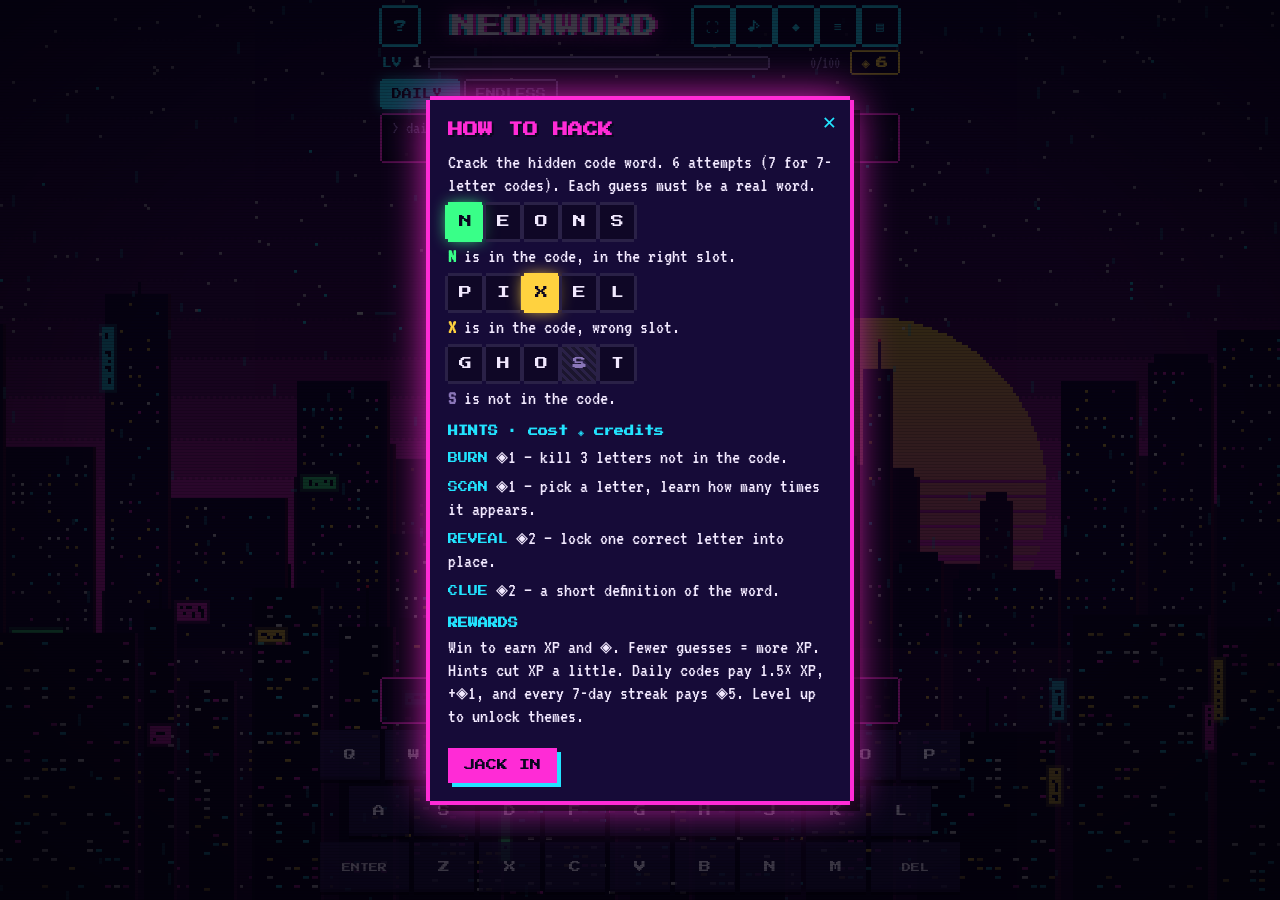
==== index.html @ f1f8651d "Add code log (word history), persist storage, fit header on small phones Co-Authored-By: Claude Opus" ====
<!doctype html>
<html lang="en">
<head>
  <meta charset="utf-8" />
  <meta name="viewport" content="width=device-width, initial-scale=1, viewport-fit=cover, user-scalable=no" />
  <title>NEONWORD</title>
  <meta name="description" content="A cyberpunk pixel word puzzle. Crack the code in six tries." />
  <meta name="theme-color" content="#0b0620" />
  <link rel="manifest" href="manifest.json" />
  <link rel="icon" href="icon.svg" type="image/svg+xml" />
  <link rel="apple-touch-icon" href="icon-192.png" />
  <meta name="apple-mobile-web-app-capable" content="yes" />
  <meta name="apple-mobile-web-app-status-bar-style" content="black-translucent" />
  <link rel="preconnect" href="https://fonts.googleapis.com" />
  <link rel="preconnect" href="https://fonts.gstatic.com" crossorigin />
  <link href="https://fonts.googleapis.com/css2?family=Press+Start+2P&family=VT323&display=swap" rel="stylesheet" />
  <link rel="stylesheet" href="style.css" />
</head>
<body data-theme="neon">
  <canvas id="bg" aria-hidden="true"></canvas>
  <canvas id="fx" aria-hidden="true"></canvas>
  <div class="scanlines" aria-hidden="true"></div>

  <div id="app">
    <header class="top">
      <button class="icon-btn" id="btn-help" aria-label="How to play">?</button>
      <div class="logo" data-text="NEONWORD">NEONWORD</div>
      <div class="top-right">
        <button class="icon-btn" id="btn-full" aria-label="Fullscreen" hidden>⛶</button>
        <button class="icon-btn" id="btn-sound" aria-label="Toggle sound">♪</button>
        <button class="icon-btn" id="btn-themes" aria-label="Themes">◆</button>
        <button class="icon-btn" id="btn-history" aria-label="Word history">≡</button>
        <button class="icon-btn" id="btn-stats" aria-label="Stats">▤</button>
      </div>
    </header>

    <section class="hud">
      <div class="lvl">
        <span class="lvl-label">LV <b id="lvl">1</b></span>
        <div class="xpbar"><div class="xpfill" id="xpfill"></div></div>
        <span class="xp-txt" id="xptxt">0/100</span>
      </div>
      <div class="credits" title="Hint credits"><span class="chip-ico">◈</span><b id="credits">0</b></div>
    </section>

    <nav class="modes">
      <button class="mode-btn" data-mode="daily">DAILY<span class="streak" id="streak-badge"></span></button>
      <button class="mode-btn" data-mode="endless">ENDLESS</button>
      <div class="lens" id="lens">
        <button class="len-btn" data-len="4">4</button>
        <button class="len-btn" data-len="5">5</button>
        <button class="len-btn" data-len="6">6</button>
        <button class="len-btn" data-len="7">7</button>
      </div>
    </nav>

    <section class="intel" id="intel" aria-live="polite">
      <div class="intel-line dim">&gt; uplink ready. crack the code.</div>
    </section>

    <main class="board-wrap">
      <div class="board" id="board"></div>
    </main>

    <section class="hints" id="hints">
      <button class="hint-btn" data-hint="burn"><span class="h-name">BURN</span><span class="h-cost">◈1</span></button>
      <button class="hint-btn" data-hint="check"><span class="h-name">SCAN</span><span class="h-cost">◈1</span></button>
      <button class="hint-btn" data-hint="reveal"><span class="h-name">REVEAL</span><span class="h-cost">◈2</span></button>
      <button class="hint-btn" data-hint="clue"><span class="h-name">CLUE</span><span class="h-cost">◈2</span></button>
    </section>

    <section class="keyboard" id="keyboard"></section>
  </div>

  <div class="toasts" id="toasts"></div>

  <!-- Modal -->
  <div class="modal-back" id="modal-back" hidden>
    <div class="modal" role="dialog" aria-modal="true">
      <button class="modal-x" id="modal-x" aria-label="Close">✕</button>
      <div id="modal-body"></div>
    </div>
  </div>

  <script src="words.js"></script>
  <script src="audio.js"></script>
  <script src="bg.js"></script>
  <script src="app.js"></script>
</body>
</html>
---- style.css ----
/* ============ THEMES ============ */
:root, body[data-theme="neon"] {
  --bg: #0b0620; --bg2: #160b38; --panel: rgba(14, 6, 36, 0.82);
  --c1: #ff2bd6; --c2: #22e4ff; --text: #f2e9ff; --dim: #8a76b8;
  --hit: #39ff88; --near: #ffd23f; --miss: #2a2147; --burn: #ff3355;
  --sky1: #1b0b45; --sky2: #4a0f5c; --sky3: #ff2bd6;
}
body[data-theme="sunset"] {
  --bg: #1a0b2e; --bg2: #2d0f3f; --panel: rgba(30, 10, 40, 0.82);
  --c1: #ff6b35; --c2: #ff3e9a; --text: #fff0e6; --dim: #b07a95;
  --hit: #00e5c7; --near: #ffd166; --miss: #3a2140; --burn: #ff2a2a;
  --sky1: #2b0a3d; --sky2: #a3215b; --sky3: #ff8c42;
}
body[data-theme="toxic"] {
  --bg: #050f08; --bg2: #0a1f12; --panel: rgba(4, 18, 10, 0.84);
  --c1: #b6ff00; --c2: #00ffa3; --text: #e8ffe0; --dim: #6c9a6a;
  --hit: #b6ff00; --near: #ff9f1c; --miss: #1a2d1f; --burn: #ff3d71;
  --sky1: #031008; --sky2: #0b3b1c; --sky3: #6aff00;
}
body[data-theme="ice"] {
  --bg: #06121f; --bg2: #0c2238; --panel: rgba(6, 20, 36, 0.84);
  --c1: #9be7ff; --c2: #ffffff; --text: #eaf8ff; --dim: #6f93ad;
  --hit: #4dffdf; --near: #c7a6ff; --miss: #1a2e44; --burn: #ff5a7a;
  --sky1: #040d18; --sky2: #123a5c; --sky3: #9be7ff;
}
body[data-theme="blood"] {
  --bg: #12030a; --bg2: #2a0712; --panel: rgba(28, 4, 12, 0.85);
  --c1: #ff1f3d; --c2: #ff8a00; --text: #ffe6ea; --dim: #a0606e;
  --hit: #00ff9c; --near: #ff8a00; --miss: #351420; --burn: #ff1f3d;
  --sky1: #0d0206; --sky2: #4d0a1c; --sky3: #ff1f3d;
}
body[data-theme="gold"] {
  --bg: #0f0d05; --bg2: #221d0a; --panel: rgba(22, 18, 6, 0.86);
  --c1: #ffcf40; --c2: #fff4c2; --text: #fff8e0; --dim: #a8975e;
  --hit: #56f39a; --near: #ff7b54; --miss: #2e2914; --burn: #ff4040;
  --sky1: #0a0803; --sky2: #3b2f0b; --sky3: #ffcf40;
}

/* ============ BASE ============ */
* { box-sizing: border-box; -webkit-tap-highlight-color: transparent; }
html, body { margin: 0; height: 100%; }
body {
  background: var(--bg);
  color: var(--text);
  font-family: "VT323", monospace;
  font-size: 20px;
  overflow: hidden;
  user-select: none;
  -webkit-user-select: none;
  touch-action: manipulation;
}
button { font: inherit; color: inherit; cursor: pointer; }
.pf { font-family: "Press Start 2P", monospace; }

#bg, #fx {
  position: fixed; inset: 0; width: 100%; height: 100%;
  image-rendering: pixelated; image-rendering: crisp-edges;
}
#bg { z-index: 0; }
#fx { z-index: 50; pointer-events: none; }
.scanlines {
  position: fixed; inset: 0; z-index: 60; pointer-events: none;
  background:
    repeating-linear-gradient(to bottom, rgba(0,0,0,0) 0 2px, rgba(0,0,0,0.18) 2px 3px),
    radial-gradient(ellipse at center, transparent 55%, rgba(0,0,0,0.55) 100%);
  mix-blend-mode: multiply;
}

#app {
  position: relative; z-index: 10;
  height: 100dvh;
  max-width: 540px; margin: 0 auto;
  padding: max(8px, env(safe-area-inset-top)) 12px max(8px, env(safe-area-inset-bottom));
  display: flex; flex-direction: column; gap: 8px;
}

/* pixel border helper: stepped corners */
.px {
  box-shadow:
    0 -3px 0 0 var(--bc, var(--c1)), 0 3px 0 0 var(--bc, var(--c1)),
    -3px 0 0 0 var(--bc, var(--c1)), 3px 0 0 0 var(--bc, var(--c1));
}

/* ============ HEADER ============ */
.top { display: flex; align-items: center; justify-content: space-between; gap: 8px; }
.top-right { display: flex; gap: 6px; }
.icon-btn {
  width: 36px; height: 36px; border: 0;
  background: var(--panel);
  font-family: "Press Start 2P", monospace; font-size: 13px;
  color: var(--c2);
  box-shadow: 0 -3px 0 0 var(--c2), 0 3px 0 0 var(--c2), -3px 0 0 0 var(--c2), 3px 0 0 0 var(--c2);
  transition: transform .08s;
}
.icon-btn:hover { color: var(--c1); }
.icon-btn[hidden] { display: none; }
@media (max-width: 400px) {
  .top .icon-btn { width: 30px; height: 30px; font-size: 11px; }
  .top .top-right { gap: 5px; }
  .top .logo { font-size: 13px; letter-spacing: 1px; }
}
.icon-btn:active { transform: translateY(2px); }
.icon-btn.off { opacity: .4; }

.logo {
  position: relative;
  font-family: "Press Start 2P", monospace;
  font-size: clamp(16px, 5.4vw, 24px);
  letter-spacing: 2px;
  color: var(--text);
  text-shadow: 3px 0 0 var(--c1), -3px 0 0 var(--c2), 0 0 18px var(--c1);
  animation: logoGlitch 6s infinite steps(1);
}
@keyframes logoGlitch {
  0%, 92%, 100% { transform: none; clip-path: none; }
  93% { transform: translateX(-3px); clip-path: inset(10% 0 55% 0); }
  94% { transform: translateX(4px); clip-path: inset(55% 0 5% 0); }
  95% { transform: translateX(-2px) skewX(8deg); }
  96% { transform: none; }
}

/* ============ HUD ============ */
.hud { display: flex; align-items: center; gap: 12px; }
.lvl { flex: 1; display: flex; align-items: center; gap: 8px; }
.lvl-label { font-family: "Press Start 2P", monospace; font-size: 10px; color: var(--c2); white-space: nowrap; }
.lvl-label b { color: var(--text); }
.xpbar {
  flex: 1; height: 10px; background: var(--miss);
  box-shadow: 0 -2px 0 0 var(--dim), 0 2px 0 0 var(--dim), -2px 0 0 0 var(--dim), 2px 0 0 0 var(--dim);
  position: relative; overflow: hidden;
}
.xpfill {
  height: 100%; width: 0%;
  background: repeating-linear-gradient(90deg, var(--c1) 0 6px, var(--c2) 6px 8px);
  transition: width .8s steps(16);
  box-shadow: 0 0 10px var(--c1);
}
.xp-txt { font-size: 16px; color: var(--dim); min-width: 64px; text-align: right; }
.credits {
  display: flex; align-items: center; gap: 6px;
  background: var(--panel); padding: 2px 10px;
  box-shadow: 0 -2px 0 0 var(--near), 0 2px 0 0 var(--near), -2px 0 0 0 var(--near), 2px 0 0 0 var(--near);
  font-family: "Press Start 2P", monospace; font-size: 12px; color: var(--near);
}
.credits.bump { animation: bump .4s; }
.chip-ico { font-size: 14px; }
@keyframes bump { 30% { transform: scale(1.3); } }

/* ============ MODES ============ */
.modes { display: flex; gap: 8px; align-items: center; }
.mode-btn, .len-btn {
  border: 0; background: var(--panel);
  font-family: "Press Start 2P", monospace; font-size: 10px;
  color: var(--dim); padding: 8px 10px; position: relative;
  box-shadow: 0 -2px 0 0 var(--dim), 0 2px 0 0 var(--dim), -2px 0 0 0 var(--dim), 2px 0 0 0 var(--dim);
}
.mode-btn.on, .len-btn.on {
  color: var(--bg); background: var(--c2);
  box-shadow: 0 -2px 0 0 var(--c2), 0 2px 0 0 var(--c2), -2px 0 0 0 var(--c2), 2px 0 0 0 var(--c2), 0 0 14px var(--c2);
}
.lens { display: flex; gap: 6px; margin-left: auto; transition: opacity .2s; }
.lens.hidden { opacity: 0; pointer-events: none; }
.len-btn { padding: 8px 9px; }
.streak { margin-left: 6px; color: var(--near); }
.mode-btn.on .streak { color: var(--bg); }

/* ============ INTEL ============ */
.intel {
  background: var(--panel);
  min-height: 46px; max-height: 70px; overflow-y: auto;
  padding: 4px 10px;
  font-size: 18px; line-height: 1.1;
  box-shadow: 0 -2px 0 0 var(--c1), 0 2px 0 0 var(--c1), -2px 0 0 0 var(--c1), 2px 0 0 0 var(--c1), inset 0 0 20px rgba(0,0,0,.5);
  scrollbar-width: none;
}
.intel::-webkit-scrollbar { display: none; }
.intel-line { color: var(--c2); }
.intel-line.dim { color: var(--dim); }
.intel-line.clue { color: var(--near); }
.intel-line.good { color: var(--hit); }
.intel-line.bad { color: var(--burn); }
.intel-line.new { animation: typeIn .5s steps(12); }
@keyframes typeIn { from { clip-path: inset(0 100% 0 0); } to { clip-path: inset(0 0 0 0); } }

/* ============ BOARD ============ */
.board-wrap { flex: 1; display: flex; align-items: center; justify-content: center; min-height: 0; }
.board {
  --gap: 6px;
  display: grid; gap: var(--gap);
  --tile: min(60px, calc((100vw - 48px) / var(--len) - var(--gap)), calc((100dvh - 470px) / var(--rows) - var(--gap)));
}
.row { display: grid; grid-template-columns: repeat(var(--len), var(--tile)); gap: var(--gap); }
.row.shake { animation: shake .45s steps(6); }
@keyframes shake {
  0%,100% { transform: none; } 20% { transform: translateX(-8px); } 40% { transform: translateX(8px); }
  60% { transform: translateX(-6px); } 80% { transform: translateX(6px); }
}
.tile {
  width: var(--tile); height: var(--tile);
  display: flex; align-items: center; justify-content: center;
  font-family: "Press Start 2P", monospace;
  font-size: calc(var(--tile) * 0.42);
  background: rgba(10, 4, 24, 0.55);
  color: var(--text);
  box-shadow: 0 -3px 0 0 var(--miss), 0 3px 0 0 var(--miss), -3px 0 0 0 var(--miss), 3px 0 0 0 var(--miss);
  position: relative;
  transform-style: preserve-3d;
}
.tile.filled {
  box-shadow: 0 -3px 0 0 var(--c2), 0 3px 0 0 var(--c2), -3px 0 0 0 var(--c2), 3px 0 0 0 var(--c2), 0 0 12px var(--c2);
  animation: pop .12s;
}
.tile.ghost { color: var(--hit); opacity: .45; }
.row.active .tile:not(.filled) { box-shadow: 0 -3px 0 0 var(--dim), 0 3px 0 0 var(--dim), -3px 0 0 0 var(--dim), 3px 0 0 0 var(--dim); }
@keyframes pop { 50% { transform: scale(1.12); } }

.tile.flip { animation: flip .5s steps(8) forwards; }
@keyframes flip {
  0% { transform: rotateX(0); }
  50% { transform: rotateX(90deg); }
  100% { transform: rotateX(0); }
}
.tile.hit, .tile.near, .tile.miss { color: var(--bg); }
.tile.hit  { background: var(--hit);  box-shadow: 0 -3px 0 0 var(--hit), 0 3px 0 0 var(--hit), -3px 0 0 0 var(--hit), 3px 0 0 0 var(--hit), 0 0 16px var(--hit); }
.tile.near { background: var(--near); box-shadow: 0 -3px 0 0 var(--near), 0 3px 0 0 var(--near), -3px 0 0 0 var(--near), 3px 0 0 0 var(--near), 0 0 16px var(--near); }
.tile.miss { background: repeating-linear-gradient(45deg, rgba(0,0,0,.35) 0 3px, transparent 3px 6px), var(--miss); color: var(--dim); text-decoration: line-through; text-decoration-thickness: 3px; box-shadow: 0 -3px 0 0 var(--miss), 0 3px 0 0 var(--miss), -3px 0 0 0 var(--miss), 3px 0 0 0 var(--miss); }
.tile.dance { animation: dance .6s steps(6); }
@keyframes dance { 30% { transform: translateY(-18px); } 60% { transform: translateY(4px); } }

/* ============ HINTS ============ */
.hints { display: grid; grid-template-columns: repeat(4, 1fr); gap: 8px; }
.hint-btn {
  border: 0; background: var(--panel); padding: 6px 2px;
  display: flex; flex-direction: column; align-items: center; gap: 3px;
  box-shadow: 0 -2px 0 0 var(--c1), 0 2px 0 0 var(--c1), -2px 0 0 0 var(--c1), 2px 0 0 0 var(--c1);
  transition: transform .08s;
}
.hint-btn:hover:not(:disabled) { box-shadow: 0 -2px 0 0 var(--c1), 0 2px 0 0 var(--c1), -2px 0 0 0 var(--c1), 2px 0 0 0 var(--c1), 0 0 14px var(--c1); }
.hint-btn:active:not(:disabled) { transform: translateY(2px); }
.hint-btn:disabled { opacity: .35; cursor: not-allowed; }
.hint-btn.armed { background: var(--c1); }
.hint-btn.armed .h-name, .hint-btn.armed .h-cost { color: var(--bg); }
.h-name { font-family: "Press Start 2P", monospace; font-size: 9px; color: var(--c1); }
.h-cost { font-size: 16px; color: var(--near); }

/* ============ KEYBOARD ============ */
/* keyboard breaks out of the 540px column to span the screen (capped on desktop) */
.keyboard {
  display: flex; flex-direction: column; gap: 6px;
  width: min(calc(100vw - 16px), 640px);
  align-self: center;
}
.krow { display: flex; gap: 5px; justify-content: center; }
.key {
  flex: 1 1 0; min-width: 0; height: clamp(40px, 6dvh, 50px);
  border: 0; background: rgba(40, 28, 80, 0.75);
  font-family: "Press Start 2P", monospace; font-size: 12px;
  color: var(--text);
  box-shadow: 0 3px 0 0 rgba(0,0,0,.6), inset 0 -3px 0 0 rgba(0,0,0,.25);
  position: relative;
  transition: transform .05s, background .2s;
}
.key.wide { flex: 1.6 1 0; font-size: 9px; }
.krow:nth-child(2)::before, .krow:nth-child(2)::after { content: ""; flex: 0.5 1 0; }
.key:active, .key.pressed { transform: translateY(3px); box-shadow: none; }
.key.hit  { background: var(--hit);  color: var(--bg); }
.key.near { background: var(--near); color: var(--bg); }
.key.miss { background: var(--miss); color: var(--dim); opacity: .4; }
.key.burned { background: #120812; color: var(--burn); opacity: .55; }
.key.burned::after {
  content: ""; position: absolute; inset: 6px;
  background: linear-gradient(45deg, transparent 46%, var(--burn) 46% 54%, transparent 54%),
              linear-gradient(-45deg, transparent 46%, var(--burn) 46% 54%, transparent 54%);
  opacity: .8;
}
.key.burning { animation: burnFlash .7s steps(7); }
@keyframes burnFlash {
  0%,28%,56% { background: var(--burn); color: var(--bg); }
  14%,42%,70% { background: #120812; }
}
.keyboard.check-mode .key:not(.wide) { box-shadow: 0 0 0 2px var(--c1), 0 0 12px var(--c1); }

/* ============ TOASTS ============ */
.toasts {
  position: fixed; top: 18%; left: 50%; transform: translateX(-50%);
  z-index: 80; display: flex; flex-direction: column; gap: 8px; align-items: center; pointer-events: none;
}
.toast {
  background: var(--text); color: var(--bg);
  font-family: "Press Start 2P", monospace; font-size: 11px;
  padding: 10px 14px;
  box-shadow: 0 -3px 0 0 var(--text), 0 3px 0 0 var(--text), -3px 0 0 0 var(--text), 3px 0 0 0 var(--text), 6px 6px 0 0 var(--c1);
  animation: toastIn .2s steps(4);
}
.toast.big { font-size: 15px; background: var(--c1); color: var(--bg); box-shadow: 0 -3px 0 0 var(--c1), 0 3px 0 0 var(--c1), -3px 0 0 0 var(--c1), 3px 0 0 0 var(--c1), 6px 6px 0 0 var(--c2), 0 0 30px var(--c1); }
.toast.out { animation: toastOut .25s steps(4) forwards; }
@keyframes toastIn { from { transform: scale(.6); opacity: 0; } }
@keyframes toastOut { to { transform: translateY(-10px); opacity: 0; } }

/* ============ MODAL ============ */
.modal-back {
  position: fixed; inset: 0; z-index: 90;
  background: rgba(4, 0, 12, 0.72);
  display: flex; align-items: center; justify-content: center; padding: 16px;
  animation: fadeIn .15s;
}
.modal-back[hidden] { display: none; }
@keyframes fadeIn { from { opacity: 0; } }
.modal {
  position: relative; width: 100%; max-width: 420px; max-height: 88dvh; overflow-y: auto;
  background: var(--bg2); padding: 22px 18px 18px;
  box-shadow: 0 -4px 0 0 var(--c1), 0 4px 0 0 var(--c1), -4px 0 0 0 var(--c1), 4px 0 0 0 var(--c1), 10px 10px 0 0 rgba(0,0,0,.5), 0 0 40px var(--c1);
  animation: modalIn .25s steps(5);
}
@keyframes modalIn { from { transform: translateY(30px) scale(.9); opacity: 0; } }
.modal-x { position: absolute; top: 8px; right: 8px; background: none; border: 0; color: var(--c2); font-size: 22px; }
.modal h2 {
  font-family: "Press Start 2P", monospace; font-size: 15px; margin: 0 0 14px;
  color: var(--c1); text-shadow: 2px 2px 0 var(--bg);
}
.modal h3 { font-family: "Press Start 2P", monospace; font-size: 10px; color: var(--c2); margin: 16px 0 8px; }
.modal p { margin: 6px 0; line-height: 1.15; }
.stat-grid { display: grid; grid-template-columns: repeat(4, 1fr); gap: 8px; text-align: center; }
.stat-grid b { display: block; font-family: "Press Start 2P", monospace; font-size: 18px; color: var(--c2); margin-bottom: 4px; }
.stat-grid span { font-size: 15px; color: var(--dim); }
.dist { display: flex; flex-direction: column; gap: 4px; }
.dist-row { display: flex; align-items: center; gap: 6px; font-family: "Press Start 2P", monospace; font-size: 10px; }
.dist-bar {
  min-width: 22px; padding: 3px 6px; text-align: right;
  background: var(--miss); color: var(--text);
  transition: width .6s steps(10);
}
.dist-bar.cur { background: var(--hit); color: var(--bg); }
.btn {
  border: 0; background: var(--c1); color: var(--bg);
  font-family: "Press Start 2P", monospace; font-size: 11px;
  padding: 12px 16px; margin-top: 14px;
  box-shadow: 4px 4px 0 0 var(--c2);
  transition: transform .08s;
}
.btn:active { transform: translate(3px, 3px); box-shadow: 1px 1px 0 0 var(--c2); }
.btn.alt { background: var(--c2); box-shadow: 4px 4px 0 0 var(--c1); }
.btn-row { display: flex; gap: 12px; flex-wrap: wrap; }
.answer-reveal {
  font-family: "Press Start 2P", monospace; font-size: 20px; letter-spacing: 4px;
  color: var(--hit); text-shadow: 0 0 14px var(--hit); margin: 6px 0 4px;
}
.reward { color: var(--near); font-size: 20px; }
.theme-grid { display: grid; grid-template-columns: 1fr 1fr; gap: 10px; }
.theme-card {
  border: 0; padding: 10px; text-align: left;
  background: var(--panel);
  box-shadow: 0 -2px 0 0 var(--dim), 0 2px 0 0 var(--dim), -2px 0 0 0 var(--dim), 2px 0 0 0 var(--dim);
}
.theme-card.on { box-shadow: 0 -2px 0 0 var(--c1), 0 2px 0 0 var(--c1), -2px 0 0 0 var(--c1), 2px 0 0 0 var(--c1), 0 0 14px var(--c1); }
.theme-card:disabled { opacity: .45; cursor: not-allowed; }
.swatches { display: flex; gap: 4px; margin-bottom: 6px; }
.swatches i { width: 18px; height: 18px; display: block; }
.theme-name { font-family: "Press Start 2P", monospace; font-size: 9px; display: block; }
.theme-lock { font-size: 15px; color: var(--dim); }
.ex-row { display: flex; gap: 4px; margin: 8px 0 4px; --tile: 34px; }
.ex-row .tile { font-size: 13px; }
.hist-tabs { display: flex; flex-wrap: wrap; gap: 6px; margin-bottom: 12px; }
.hist-tabs .len-btn { padding: 6px 7px; font-size: 9px; }
.hist-sum { margin-bottom: 12px; }
.hist-sum b { font-size: 14px; }
.hist-list { display: flex; flex-direction: column; gap: 6px; }
.hist-row {
  border: 0; text-align: left; padding: 8px; background: var(--panel);
  display: flex; flex-wrap: wrap; align-items: center; gap: 4px 10px;
  box-shadow: -3px 0 0 0 var(--hit);
}
.hist-row.lost { box-shadow: -3px 0 0 0 var(--burn); }
.hist-word { display: flex; gap: 2px; }
.hist-word i {
  font-style: normal; font-family: "Press Start 2P", monospace; font-size: 10px;
  width: 18px; height: 18px; display: flex; align-items: center; justify-content: center;
  background: var(--hit); color: var(--bg);
}
.hist-row.lost .hist-word i { background: var(--miss); color: var(--burn); }
.hist-meta { font-size: 16px; color: var(--dim); margin-left: auto; }
.hist-clue { display: none; width: 100%; font-size: 17px; color: var(--near); }
.hist-row.open .hist-clue { display: block; }
kbd { font-family: "Press Start 2P", monospace; font-size: 10px; color: var(--c2); }

.levelup {
  position: fixed; inset: 0; z-index: 85; pointer-events: none;
  display: flex; align-items: center; justify-content: center; flex-direction: column;
  font-family: "Press Start 2P", monospace;
}
.levelup .lu1 { font-size: clamp(22px, 8vw, 40px); color: var(--text); text-shadow: 4px 0 0 var(--c1), -4px 0 0 var(--c2), 0 0 30px var(--c1); animation: luIn 2.4s steps(12) forwards; }
.levelup .lu2 { margin-top: 14px; font-size: 12px; color: var(--near); animation: luIn 2.4s steps(12) forwards; }
@keyframes luIn { 0% { transform: scale(3); opacity: 0; } 15% { transform: scale(1); opacity: 1; } 80% { opacity: 1; } 100% { opacity: 0; transform: translateY(-20px); } }

@media (max-height: 700px) {
  .intel { min-height: 34px; max-height: 50px; font-size: 16px; }
  .hint-btn { padding: 4px 2px; }
  .modes .mode-btn, .len-btn { padding: 6px 8px; }
}
@media (prefers-reduced-motion: reduce) {
  .logo { animation: none; }
}
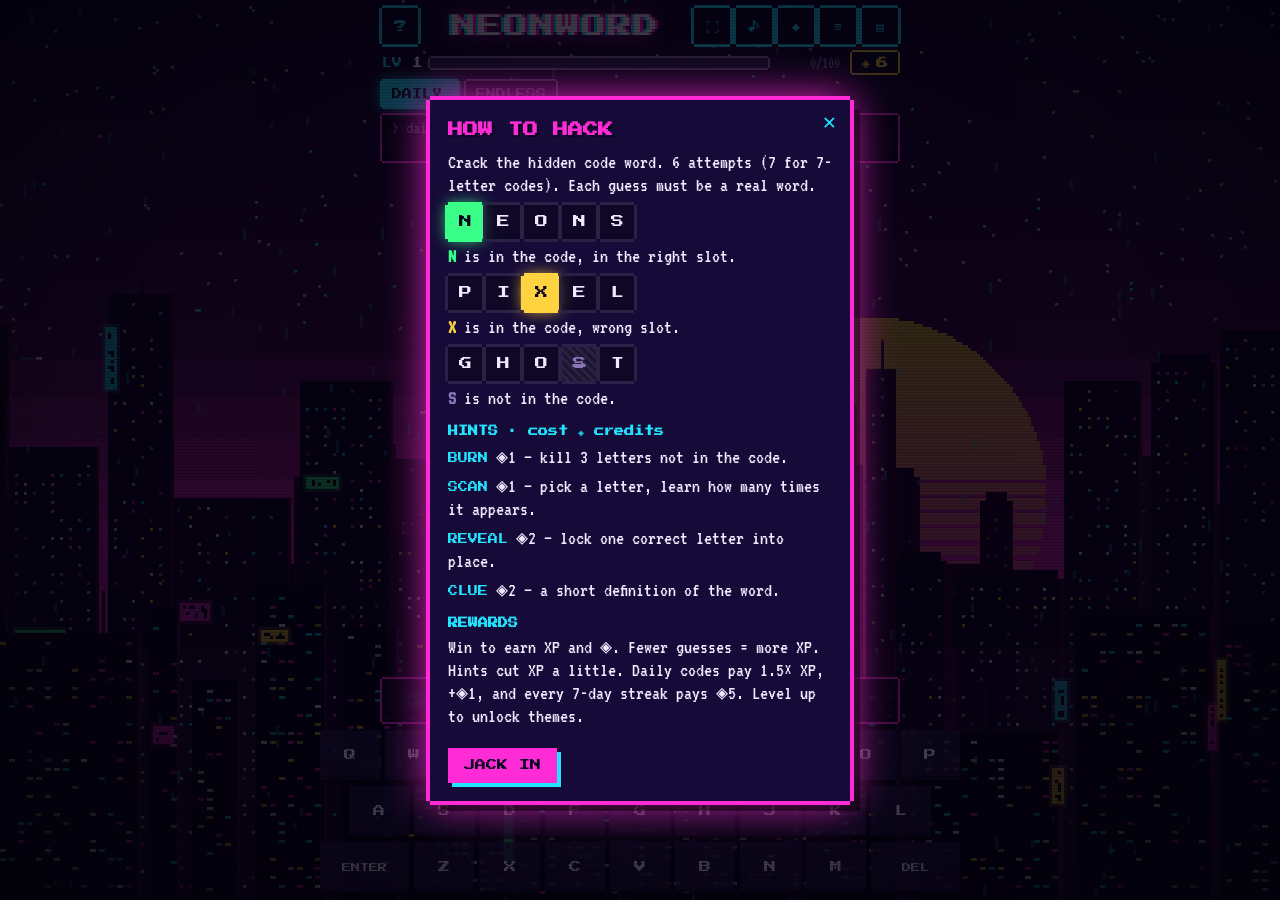
==== commit 8944a0e1: "Add NEON RADIO: play your own music files stored on-device Co-Authored-By: Claude Opus 5.5 <noreply@" ====
--- a/index.html
+++ b/index.html
@@ -27,7 +27,7 @@
       <div class="logo" data-text="NEONWORD">NEONWORD</div>
       <div class="top-right">
         <button class="icon-btn" id="btn-full" aria-label="Fullscreen" hidden>⛶</button>
-        <button class="icon-btn" id="btn-sound" aria-label="Toggle sound">♪</button>
+        <button class="icon-btn" id="btn-sound" aria-label="Radio and sound"><span class="note">♪</span><span class="mini-eq"><i></i><i></i><i></i></span></button>
         <button class="icon-btn" id="btn-themes" aria-label="Themes">◆</button>
         <button class="icon-btn" id="btn-history" aria-label="Word history">≡</button>
         <button class="icon-btn" id="btn-stats" aria-label="Stats">▤</button>
@@ -84,6 +84,7 @@
 
   <script src="words.js"></script>
   <script src="audio.js"></script>
+  <script src="radio.js"></script>
   <script src="bg.js"></script>
   <script src="app.js"></script>
 </body>
--- a/style.css
+++ b/style.css
@@ -187,6 +187,7 @@
 .board {
   --gap: 6px;
   display: grid; gap: var(--gap);
+  /* fallback; app.js sets --tile from the real free space */
   --tile: min(60px, calc((100vw - 48px) / var(--len) - var(--gap)), calc((100dvh - 470px) / var(--rows) - var(--gap)));
 }
 .row { display: grid; grid-template-columns: repeat(var(--len), var(--tile)); gap: var(--gap); }
@@ -381,6 +382,82 @@
 .hist-meta { font-size: 16px; color: var(--dim); margin-left: auto; }
 .hist-clue { display: none; width: 100%; font-size: 17px; color: var(--near); }
 .hist-row.open .hist-clue { display: block; }
+.backup-box {
+  width: 100%; margin-top: 6px; padding: 8px; resize: vertical;
+  background: var(--bg); color: var(--c2); border: 0;
+  font-family: "VT323", monospace; font-size: 15px; word-break: break-all;
+  box-shadow: 0 -2px 0 0 var(--dim), 0 2px 0 0 var(--dim), -2px 0 0 0 var(--dim), 2px 0 0 0 var(--dim);
+  user-select: text; -webkit-user-select: text;
+}
+/* ============ RADIO ============ */
+#btn-sound .mini-eq { display: none; gap: 2px; align-items: flex-end; height: 12px; }
+#btn-sound.playing .note { display: none; }
+#btn-sound.playing .mini-eq { display: inline-flex; }
+.mini-eq i, .r-eq i { width: 3px; background: currentColor; animation: eq .9s steps(4) infinite; }
+.mini-eq i:nth-child(1) { animation-delay: -.3s; }
+.mini-eq i:nth-child(3) { animation-delay: -.6s; }
+@keyframes eq { 0%,100% { height: 3px; } 25% { height: 12px; } 50% { height: 6px; } 75% { height: 9px; } }
+#btn-sound.playing { color: var(--c1); box-shadow: 0 -3px 0 0 var(--c1), 0 3px 0 0 var(--c1), -3px 0 0 0 var(--c1), 3px 0 0 0 var(--c1), 0 0 12px var(--c1); }
+
+.radio-deck {
+  background: var(--bg); padding: 12px;
+  box-shadow: 0 -3px 0 0 var(--c2), 0 3px 0 0 var(--c2), -3px 0 0 0 var(--c2), 3px 0 0 0 var(--c2), inset 0 0 24px rgba(0,0,0,.6);
+  display: flex; flex-direction: column; gap: 12px;
+}
+.radio-screen {
+  display: flex; gap: 10px; align-items: stretch;
+  background: #05020c; padding: 8px;
+  box-shadow: inset 0 0 0 2px var(--miss), inset 0 0 18px rgba(0,0,0,.8);
+}
+.radio-viz { width: 96px; height: 30px; image-rendering: pixelated; flex: none; align-self: center; }
+.radio-lcd { flex: 1; min-width: 0; display: flex; flex-direction: column; justify-content: center; gap: 2px; }
+.radio-marquee { overflow: hidden; white-space: nowrap; font-family: "Press Start 2P", monospace; font-size: 9px; color: var(--c2); text-shadow: 0 0 6px var(--c2); line-height: 1.6; }
+.radio-marquee span { display: inline-block; }
+.radio-marquee.run span { padding-left: 100%; animation: marquee 14s linear infinite; }
+@keyframes marquee { to { transform: translateX(-100%); } }
+.r-row { display: flex; justify-content: space-between; font-size: 16px; color: var(--dim); }
+.r-state.live { color: var(--burn); animation: blink 1.2s steps(1) infinite; }
+.r-state.live::before { content: "● "; }
+@keyframes blink { 50% { opacity: .35; } }
+
+.px-range { -webkit-appearance: none; appearance: none; width: 100%; height: 14px; background: transparent; margin: 0; cursor: pointer; }
+.px-range::-webkit-slider-runnable-track { height: 6px; background: var(--miss); box-shadow: 0 0 0 2px var(--dim); }
+.px-range::-moz-range-track { height: 6px; background: var(--miss); box-shadow: 0 0 0 2px var(--dim); }
+.px-range::-webkit-slider-thumb { -webkit-appearance: none; width: 12px; height: 16px; margin-top: -5px; background: var(--c1); border: 0; border-radius: 0; box-shadow: 0 0 8px var(--c1); }
+.px-range::-moz-range-thumb { width: 12px; height: 16px; background: var(--c1); border: 0; border-radius: 0; box-shadow: 0 0 8px var(--c1); }
+
+.radio-ctrls { display: flex; justify-content: center; align-items: center; gap: 10px; }
+.r-btn {
+  position: relative; width: 44px; height: 40px; border: 0; padding: 9px;
+  background: var(--panel); color: var(--c2);
+  box-shadow: 0 -2px 0 0 var(--dim), 0 2px 0 0 var(--dim), -2px 0 0 0 var(--dim), 2px 0 0 0 var(--dim), 0 4px 0 0 rgba(0,0,0,.6);
+  transition: transform .06s;
+}
+.r-btn svg { width: 100%; height: 100%; display: block; }
+.r-btn:active { transform: translateY(3px); }
+.r-btn.big { width: 60px; height: 52px; padding: 12px; background: var(--c1); color: var(--bg); box-shadow: 0 -3px 0 0 var(--c1), 0 3px 0 0 var(--c1), -3px 0 0 0 var(--c1), 3px 0 0 0 var(--c1), 0 0 18px var(--c1), 0 6px 0 0 rgba(0,0,0,.6); }
+.r-btn.on { color: var(--hit); box-shadow: 0 -2px 0 0 var(--hit), 0 2px 0 0 var(--hit), -2px 0 0 0 var(--hit), 2px 0 0 0 var(--hit), 0 0 10px var(--hit); }
+.r-shuf:not(.on), .r-loop:not(.on) { opacity: .55; }
+.r-loop-tag { position: absolute; right: 3px; bottom: 2px; font-style: normal; font-family: "Press Start 2P", monospace; font-size: 7px; }
+.r-vol { display: flex; align-items: center; gap: 10px; font-family: "Press Start 2P", monospace; font-size: 9px; color: var(--dim); }
+
+.r-list { display: flex; flex-direction: column; gap: 6px; }
+.r-track { display: flex; gap: 6px; }
+.r-pick {
+  flex: 1; min-width: 0; border: 0; text-align: left; padding: 8px;
+  background: var(--panel); display: flex; align-items: center; gap: 8px;
+  box-shadow: -3px 0 0 0 var(--dim);
+}
+.r-track.cur .r-pick { box-shadow: -3px 0 0 0 var(--c1), 0 0 10px rgba(0,0,0,.4); color: var(--c2); }
+.r-name { flex: 1; min-width: 0; overflow: hidden; text-overflow: ellipsis; white-space: nowrap; font-size: 18px; }
+.r-size { font-size: 15px; color: var(--dim); }
+.r-eq { display: inline-flex; gap: 2px; align-items: flex-end; height: 12px; width: 13px; color: var(--c1); visibility: hidden; }
+.r-eq i { animation-play-state: paused; }
+.r-track.cur .r-eq { visibility: visible; }
+#btn-sound.playing ~ * .r-eq i, .modal .r-track.cur .r-eq i { animation-play-state: running; }
+.r-del { width: 36px; border: 0; padding: 10px; background: var(--panel); color: var(--burn); }
+.r-del svg { width: 100%; height: 100%; display: block; }
+.r-note { font-size: 16px; color: var(--dim); }
 kbd { font-family: "Press Start 2P", monospace; font-size: 10px; color: var(--c2); }
 
 .levelup {
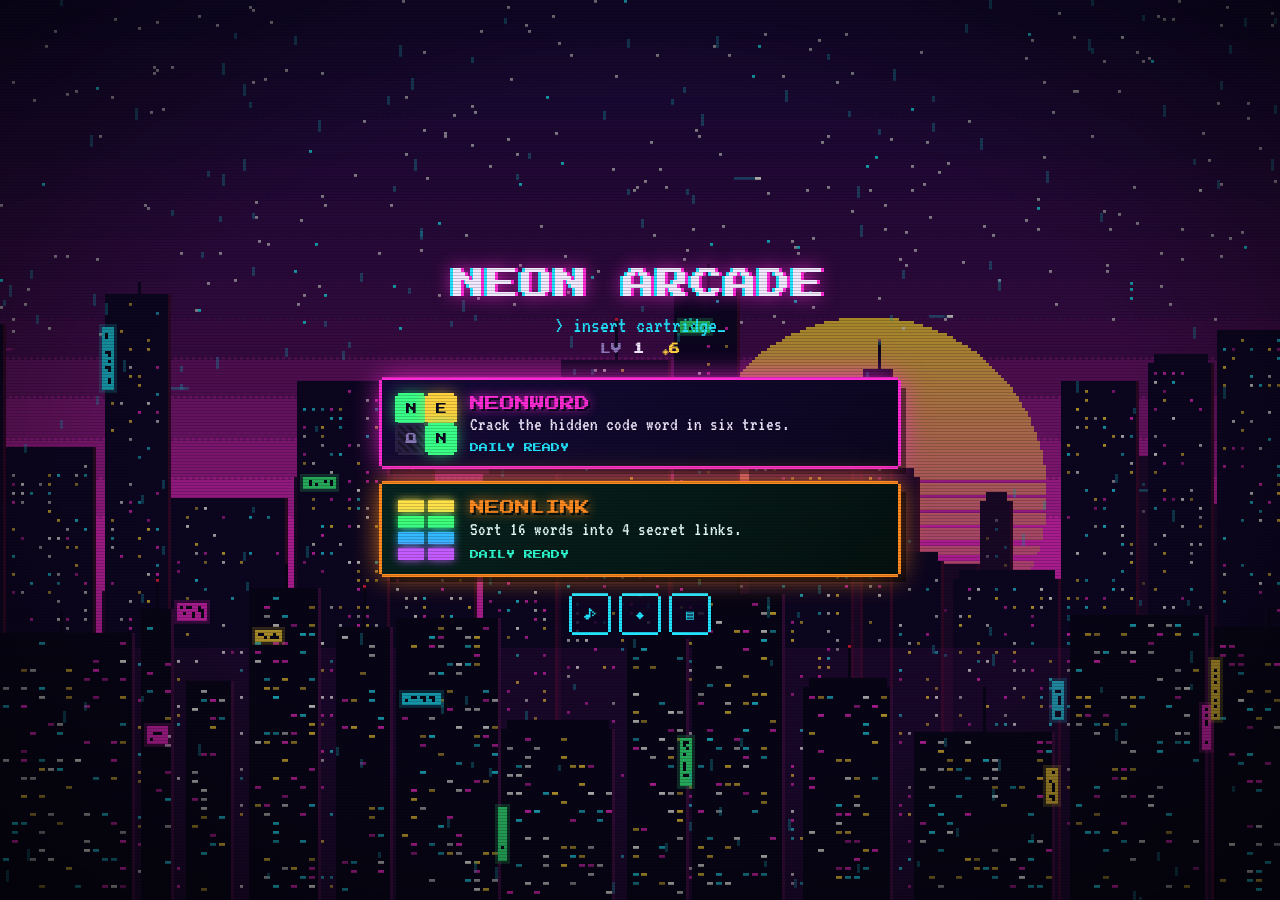
==== commit 251b66f0: "Add game menu and NEONLINK word-grouping game - New NEON ARCADE menu on launch to pick a game; home " ====
--- a/index.html
+++ b/index.html
@@ -16,14 +16,17 @@
   <link href="https://fonts.googleapis.com/css2?family=Press+Start+2P&family=VT323&display=swap" rel="stylesheet" />
   <link rel="stylesheet" href="style.css" />
 </head>
-<body data-theme="neon">
+<body data-theme="neon" data-game="menu">
   <canvas id="bg" aria-hidden="true"></canvas>
   <canvas id="fx" aria-hidden="true"></canvas>
   <div class="scanlines" aria-hidden="true"></div>
 
   <div id="app">
     <header class="top">
-      <button class="icon-btn" id="btn-help" aria-label="How to play">?</button>
+      <div class="top-left">
+        <button class="icon-btn btn-home" aria-label="Game menu"><svg viewBox="0 0 7 7" width="14" height="14" shape-rendering="crispEdges" aria-hidden="true"><path fill="currentColor" d="M3 0h1v1h1v1h1v1h1v1h-1v3h-2v-2h-1v2h-2v-3h-1v-1h1v-1h1v-1h1z"/></svg></button>
+        <button class="icon-btn" id="btn-help" aria-label="How to play">?</button>
+      </div>
       <div class="logo" data-text="NEONWORD">NEONWORD</div>
       <div class="top-right">
         <button class="icon-btn" id="btn-full" aria-label="Fullscreen" hidden>⛶</button>
@@ -72,6 +75,80 @@
     <section class="keyboard" id="keyboard"></section>
   </div>
 
+  <!-- Game picker -->
+  <div id="menu">
+    <div class="menu-head">
+      <div class="logo menu-logo" data-text="NEON ARCADE">NEON ARCADE</div>
+      <p class="menu-sub">&gt; insert cartridge_</p>
+      <div class="menu-hud"><span>LV <b id="m-lvl">1</b></span><span class="m-cr">◈<b id="m-credits">0</b></span></div>
+    </div>
+    <div class="carts">
+      <button class="cart" data-go="word">
+        <div class="cart-art"><i class="tile hit">N</i><i class="tile near">E</i><i class="tile miss">O</i><i class="tile hit">N</i></div>
+        <div class="cart-title">NEONWORD</div>
+        <div class="cart-desc">Crack the hidden code word in six tries.</div>
+        <div class="cart-status" id="m-word"></div>
+      </button>
+      <button class="cart links-pal" data-go="links">
+        <div class="cart-art grid4"><i class="g0"></i><i class="g0"></i><i class="g1"></i><i class="g1"></i><i class="g2"></i><i class="g2"></i><i class="g3"></i><i class="g3"></i></div>
+        <div class="cart-title">NEONLINK</div>
+        <div class="cart-desc">Sort 16 words into 4 secret links.</div>
+        <div class="cart-status" id="m-links"></div>
+      </button>
+    </div>
+    <div class="menu-foot">
+      <button class="icon-btn" id="m-sound" aria-label="Radio and sound"><span class="note">♪</span><span class="mini-eq"><i></i><i></i><i></i></span></button>
+      <button class="icon-btn" id="m-themes" aria-label="Themes">◆</button>
+      <button class="icon-btn" id="m-backup" aria-label="Backup">▤</button>
+    </div>
+  </div>
+
+  <!-- NEONLINK -->
+  <div id="links">
+    <header class="top">
+      <div class="top-left">
+        <button class="icon-btn btn-home" aria-label="Game menu"><svg viewBox="0 0 7 7" width="14" height="14" shape-rendering="crispEdges" aria-hidden="true"><path fill="currentColor" d="M3 0h1v1h1v1h1v1h1v1h-1v3h-2v-2h-1v2h-2v-3h-1v-1h1v-1h1v-1h1z"/></svg></button>
+        <button class="icon-btn" id="l-help" aria-label="How to play">?</button>
+      </div>
+      <div class="logo" data-text="NEONLINK">NEONLINK</div>
+      <div class="top-right">
+        <button class="icon-btn" id="l-sound" aria-label="Radio and sound"><span class="note">♪</span><span class="mini-eq"><i></i><i></i><i></i></span></button>
+        <button class="icon-btn" id="l-stats" aria-label="Stats">▤</button>
+      </div>
+    </header>
+
+    <section class="hud">
+      <div class="lvl">
+        <span class="lvl-label">LV <b id="l-lvl">1</b></span>
+        <div class="xpbar"><div class="xpfill" id="l-xpfill"></div></div>
+        <span class="xp-txt" id="l-xptxt">0/100</span>
+      </div>
+      <div class="credits" title="Hint credits"><span class="chip-ico">◈</span><b id="l-credits">0</b></div>
+    </section>
+
+    <nav class="modes">
+      <button class="mode-btn" data-lmode="daily">DAILY<span class="streak" id="l-streak"></span></button>
+      <button class="mode-btn" data-lmode="endless">ENDLESS</button>
+      <div class="l-lives" id="l-lives"></div>
+    </nav>
+
+    <section class="intel" id="l-intel" aria-live="polite"></section>
+
+    <main class="l-board" id="l-board">
+      <div class="l-solved" id="l-solved"></div>
+      <div class="l-grid" id="l-grid"></div>
+    </main>
+
+    <section class="hints l-hints">
+      <button class="hint-btn" data-act="pair"><span class="h-name">PAIR</span><span class="h-cost">◈1</span></button>
+      <button class="hint-btn" data-act="name"><span class="h-name">DECODE</span><span class="h-cost">◈2</span></button>
+      <button class="hint-btn" data-act="shuffle"><span class="h-name">SHUFFLE</span><span class="h-cost">free</span></button>
+      <button class="hint-btn" data-act="clear"><span class="h-name">CLEAR</span><span class="h-cost">free</span></button>
+    </section>
+
+    <button class="l-submit" id="l-submit">SUBMIT 0/4</button>
+  </div>
+
   <div class="toasts" id="toasts"></div>
 
   <!-- Modal -->
@@ -86,6 +163,8 @@
   <script src="audio.js"></script>
   <script src="radio.js"></script>
   <script src="bg.js"></script>
+  <script src="links-data.js"></script>
+  <script src="links.js"></script>
   <script src="app.js"></script>
 </body>
 </html>
--- a/style.css
+++ b/style.css
@@ -35,6 +35,21 @@
   --hit: #56f39a; --near: #ff7b54; --miss: #2e2914; --burn: #ff4040;
   --sky1: #0a0803; --sky2: #3b2f0b; --sky3: #ffcf40;
 }
+
+/* NEONLINK has its own fixed palette: amber + aqua over a deep sea-green night.
+   .links-pal lets the menu cartridge preview it. */
+body[data-game="links"], .links-pal {
+  --bg: #04110f; --bg2: #072420; --panel: rgba(3, 22, 19, 0.84);
+  --c1: #ff8a1f; --c2: #2dffd2; --text: #e6fff8; --dim: #5f9d90;
+  --hit: #3dff7a; --near: #ffe14a; --miss: #12302b; --burn: #ff4d6d;
+  --sky1: #020a0d; --sky2: #0a3a3c; --sky3: #ff8a1f;
+  --g0: #ffe14a; --g1: #3dff7a; --g2: #34b8ff; --g3: #c35bff;
+}
+
+/* only the active screen shows */
+body:not([data-game="word"]) #app,
+body:not([data-game="links"]) #links,
+body:not([data-game="menu"]) #menu { display: none !important; }
 
 /* ============ BASE ============ */
 * { box-sizing: border-box; -webkit-tap-highlight-color: transparent; }
@@ -66,7 +81,7 @@
   mix-blend-mode: multiply;
 }
 
-#app {
+#app, #links, #menu {
   position: relative; z-index: 10;
   height: 100dvh;
   max-width: 540px; margin: 0 auto;
@@ -83,7 +98,8 @@
 
 /* ============ HEADER ============ */
 .top { display: flex; align-items: center; justify-content: space-between; gap: 8px; }
-.top-right { display: flex; gap: 6px; }
+.top-right, .top-left { display: flex; gap: 6px; }
+.btn-home svg { display: block; margin: auto; }
 .icon-btn {
   width: 36px; height: 36px; border: 0;
   background: var(--panel);
@@ -96,7 +112,8 @@
 .icon-btn[hidden] { display: none; }
 @media (max-width: 400px) {
   .top .icon-btn { width: 30px; height: 30px; font-size: 11px; }
-  .top .top-right { gap: 5px; }
+  .top .top-right, .top .top-left { gap: 4px; }
+  .top .icon-btn { width: 28px; height: 28px; }
   .top .logo { font-size: 13px; letter-spacing: 1px; }
 }
 .icon-btn:active { transform: translateY(2px); }
@@ -474,6 +491,196 @@
   .hint-btn { padding: 4px 2px; }
   .modes .mode-btn, .len-btn { padding: 6px 8px; }
 }
+/* ============ LANDSCAPE ============ */
+/* Roomy landscape (e.g. a Fold's inner screen on its side): same stacked layout as
+   portrait, just wider, with the keyboard spanning the whole column. */
+@media (orientation: landscape) and (min-height: 521px) {
+  #app {
+    max-width: min(100vw, 960px);
+    padding-left: max(16px, env(safe-area-inset-left));
+    padding-right: max(16px, env(safe-area-inset-right));
+  }
+  .keyboard { width: 100%; }
+  .key { height: clamp(44px, 6.4dvh, 58px); font-size: 14px; }
+  .key.wide { font-size: 11px; }
+}
+/* Very short landscape (e.g. a folded phone on its side): too short to stack,
+   so the board goes on the left and the controls on the right. */
+@media (orientation: landscape) and (max-height: 520px) {
+  #app {
+    max-width: 1200px;
+    display: grid;
+    grid-template-columns: minmax(0, 1fr) minmax(0, 1.05fr);
+    grid-template-rows: auto auto auto auto 1fr auto auto;
+    grid-template-areas:
+      "board top"
+      "board hud"
+      "board modes"
+      "board intel"
+      "board ."
+      "board hints"
+      "board keys";
+    column-gap: 18px;
+    row-gap: 8px;
+    padding-left: max(12px, env(safe-area-inset-left));
+    padding-right: max(12px, env(safe-area-inset-right));
+  }
+  .top { grid-area: top; min-width: 0; }
+  .top .logo { font-size: clamp(12px, 2vw, 20px); letter-spacing: 1px; }
+  .top .icon-btn { width: 32px; height: 32px; font-size: 11px; }
+  .top .top-right { gap: 6px; }
+  .modes .mode-btn, .modes .len-btn { padding: 6px 7px; font-size: 9px; }
+  .modes { gap: 6px; }
+  .hud { grid-area: hud; }
+  .modes { grid-area: modes; }
+  .intel { grid-area: intel; }
+  .board-wrap { grid-area: board; min-width: 0; }
+  .hints { grid-area: hints; }
+  .keyboard { grid-area: keys; width: 100%; }
+}
+/* short landscape (e.g. a folded phone on its side): squeeze the right column */
+@media (orientation: landscape) and (max-height: 520px) {
+  #app { row-gap: 5px; padding-top: max(6px, env(safe-area-inset-top)); padding-bottom: max(6px, env(safe-area-inset-bottom)); }
+  .top .icon-btn { width: 28px; height: 28px; font-size: 10px; }
+  .top .logo { font-size: 14px; }
+  .modes .mode-btn, .modes .len-btn { padding: 5px 7px; font-size: 9px; }
+  .intel { min-height: 26px; max-height: 40px; font-size: 15px; padding: 2px 8px; }
+  .hint-btn { padding: 3px 2px; flex-direction: row; justify-content: center; gap: 6px; }
+  .h-cost { font-size: 14px; }
+  .keyboard { gap: 4px; }
+  .key { height: clamp(28px, 9.5dvh, 40px); font-size: 10px; }
+  .key.wide { font-size: 8px; }
+}
+
+/* ============ GAME MENU ============ */
+#menu { justify-content: center; gap: 22px; }
+.menu-head { text-align: center; }
+.menu-logo { display: inline-block; font-size: clamp(20px, 7vw, 32px); }
+.menu-sub { margin: 10px 0 8px; color: var(--c2); font-size: 22px; }
+.menu-hud { display: flex; justify-content: center; gap: 18px; font-family: "Press Start 2P", monospace; font-size: 11px; color: var(--dim); }
+.menu-hud b { color: var(--text); }
+.menu-hud .m-cr, .menu-hud .m-cr b { color: var(--near); }
+.carts { display: flex; flex-direction: column; gap: 18px; }
+.cart {
+  border: 0; text-align: left; padding: 16px 16px 14px; position: relative;
+  background: linear-gradient(135deg, var(--bg2), var(--bg));
+  color: var(--text);
+  display: grid; grid-template-columns: auto 1fr; column-gap: 16px; row-gap: 4px;
+  box-shadow: 0 -3px 0 0 var(--c1), 0 3px 0 0 var(--c1), -3px 0 0 0 var(--c1), 3px 0 0 0 var(--c1), 8px 8px 0 0 rgba(0,0,0,.5), 0 0 26px var(--c1);
+  transition: transform .08s;
+  animation: cartIn .35s steps(5) backwards;
+}
+.cart + .cart { animation-delay: .12s; }
+@keyframes cartIn { from { transform: translateX(-30px); opacity: 0; } }
+.cart:hover { transform: translate(-2px, -2px); }
+.cart:active { transform: translate(3px, 3px); }
+.cart-art { grid-row: 1 / 4; align-self: center; display: grid; grid-template-columns: repeat(2, 26px); gap: 4px; --tile: 26px; }
+.cart-art .tile { font-style: normal; font-size: 11px; }
+.cart-art.grid4 i { width: 26px; height: 12px; background: var(--gc); box-shadow: 0 0 8px var(--gc); }
+.cart-title { font-family: "Press Start 2P", monospace; font-size: 15px; color: var(--c1); text-shadow: 2px 2px 0 var(--bg), 0 0 12px var(--c1); }
+.cart-desc { font-size: 19px; line-height: 1.05; color: var(--text); }
+.cart-status { font-family: "Press Start 2P", monospace; font-size: 9px; color: var(--c2); margin-top: 4px; }
+.menu-foot { display: flex; justify-content: center; gap: 14px; }
+.g0 { --gc: var(--g0); } .g1 { --gc: var(--g1); } .g2 { --gc: var(--g2); } .g3 { --gc: var(--g3); }
+
+/* ============ NEONLINK ============ */
+.l-lives { margin-left: auto; display: flex; align-items: center; gap: 5px; font-family: "Press Start 2P", monospace; font-size: 9px; color: var(--dim); }
+.l-lives span { margin-right: 4px; }
+.l-lives i { width: 12px; height: 12px; background: var(--miss); box-shadow: 0 0 0 2px var(--dim); }
+.l-lives i.on { background: var(--c1); box-shadow: 0 0 0 2px var(--c1), 0 0 10px var(--c1); }
+.l-lives.hurt { animation: shake .45s steps(6); }
+.l-board { flex: 1; min-height: 0; display: flex; flex-direction: column; justify-content: center; gap: 8px; --lh: 64px; }
+.l-solved { display: flex; flex-direction: column; gap: 8px; }
+.l-solved:empty, .l-grid:empty { display: none; }
+.l-grid { display: grid; grid-template-columns: repeat(4, minmax(0, 1fr)); gap: 8px; }
+.l-tile {
+  height: var(--lh); min-width: 0; border: 0; padding: 0 2px;
+  background: rgba(3, 30, 26, 0.78); color: var(--text);
+  font-family: "Press Start 2P", monospace; font-size: 11px; white-space: nowrap; overflow: hidden;
+  box-shadow: 0 -3px 0 0 var(--miss), 0 3px 0 0 var(--miss), -3px 0 0 0 var(--miss), 3px 0 0 0 var(--miss), 0 4px 0 3px rgba(0,0,0,.35);
+  transition: transform .08s, background .12s;
+  position: relative;
+}
+.l-tile:hover { box-shadow: 0 -3px 0 0 var(--dim), 0 3px 0 0 var(--dim), -3px 0 0 0 var(--dim), 3px 0 0 0 var(--dim), 0 4px 0 3px rgba(0,0,0,.35); }
+.l-tile.sel {
+  background: var(--c2); color: var(--bg); transform: translateY(-2px);
+  box-shadow: 0 -3px 0 0 var(--c2), 0 3px 0 0 var(--c2), -3px 0 0 0 var(--c2), 3px 0 0 0 var(--c2), 0 0 16px var(--c2);
+}
+.l-tile.hinted::before {
+  content: ""; position: absolute; inset: 3px; pointer-events: none;
+  background:
+    linear-gradient(var(--near), var(--near)) top left / 8px 3px, linear-gradient(var(--near), var(--near)) top left / 3px 8px,
+    linear-gradient(var(--near), var(--near)) bottom right / 8px 3px, linear-gradient(var(--near), var(--near)) bottom right / 3px 8px;
+  background-repeat: no-repeat;
+  animation: blink 1s steps(1) infinite;
+}
+.l-tile.hop { animation: hop .38s steps(5); }
+@keyframes hop { 40% { transform: translateY(-12px); } }
+.l-tile.shake { animation: shake .45s steps(6); }
+.l-tile.deal { animation: deal .3s steps(4) backwards; }
+@keyframes deal { from { transform: scale(.4) rotate(-8deg); opacity: 0; } }
+.l-bar {
+  min-height: var(--lh); padding: 6px 10px;
+  background: repeating-linear-gradient(0deg, rgba(0,0,0,.08) 0 2px, transparent 2px 4px), var(--gc);
+  color: var(--bg); text-align: center;
+  display: flex; flex-direction: column; align-items: center; justify-content: center; gap: 4px;
+  box-shadow: 0 -3px 0 0 var(--gc), 0 3px 0 0 var(--gc), -3px 0 0 0 var(--gc), 3px 0 0 0 var(--gc), 0 0 18px var(--gc);
+}
+.l-bar b { font-family: "Press Start 2P", monospace; font-size: 11px; font-weight: normal; }
+.l-bar span { font-size: 19px; line-height: 1; }
+.l-bar.given { filter: saturate(.45) brightness(.8); box-shadow: 0 -3px 0 0 var(--gc), 0 3px 0 0 var(--gc), -3px 0 0 0 var(--gc), 3px 0 0 0 var(--gc); }
+.l-bar.fresh { animation: barIn .45s steps(6); }
+@keyframes barIn { from { transform: scaleY(.1); filter: brightness(3); } }
+.l-bar.dance { animation: dance .6s steps(6); }
+.l-submit {
+  border: 0; padding: 14px; width: 100%;
+  background: var(--c1); color: var(--bg);
+  font-family: "Press Start 2P", monospace; font-size: 13px;
+  box-shadow: 0 -3px 0 0 var(--c1), 0 3px 0 0 var(--c1), -3px 0 0 0 var(--c1), 3px 0 0 0 var(--c1), 0 6px 0 3px rgba(0,0,0,.5), 0 0 22px var(--c1);
+  transition: transform .06s;
+}
+.l-submit:active:not(:disabled) { transform: translateY(3px); }
+.l-submit:disabled { background: var(--miss); color: var(--dim); box-shadow: 0 -3px 0 0 var(--miss), 0 3px 0 0 var(--miss), -3px 0 0 0 var(--miss), 3px 0 0 0 var(--miss); cursor: default; }
+.l-hints .h-cost { font-size: 15px; }
+.l-result { display: flex; flex-direction: column; gap: 8px; --lh: 48px; margin: 4px 0 10px; }
+.l-result .l-bar b { font-size: 9px; }
+.l-result .l-bar span { font-size: 17px; }
+.l-tries { display: flex; flex-direction: column; gap: 3px; align-items: center; }
+.l-tries div { display: flex; gap: 3px; }
+.l-tries i { width: 16px; height: 16px; background: var(--gc); }
+
+@media (max-height: 700px) {
+  .l-submit { padding: 10px; font-size: 11px; }
+}
+@media (orientation: landscape) and (max-height: 520px) {
+  #links {
+    max-width: 1200px;
+    display: grid;
+    grid-template-columns: minmax(0, 1.2fr) minmax(0, 1fr);
+    grid-template-rows: auto auto auto auto 1fr auto auto;
+    grid-template-areas: "board top" "board hud" "board modes" "board intel" "board ." "board hints" "board submit";
+    column-gap: 18px; row-gap: 8px;
+    padding-left: max(12px, env(safe-area-inset-left));
+    padding-right: max(12px, env(safe-area-inset-right));
+  }
+  #links .top { grid-area: top; min-width: 0; }
+  #links .top .logo { font-size: clamp(12px, 2vw, 20px); letter-spacing: 1px; }
+  #links .hud { grid-area: hud; }
+  #links .modes { grid-area: modes; }
+  #links .intel { grid-area: intel; }
+  #links .l-board { grid-area: board; min-width: 0; }
+  #links .l-hints { grid-area: hints; }
+  #links .l-submit { grid-area: submit; }
+  #menu { max-width: 900px; }
+  .carts { flex-direction: row; }
+  .cart { flex: 1; }
+}
+@media (orientation: landscape) and (max-height: 520px) {
+  #menu { gap: 12px; }
+  .menu-sub { margin: 4px 0; }
+  .l-submit { padding: 8px; }
+}
+
 @media (prefers-reduced-motion: reduce) {
   .logo { animation: none; }
 }
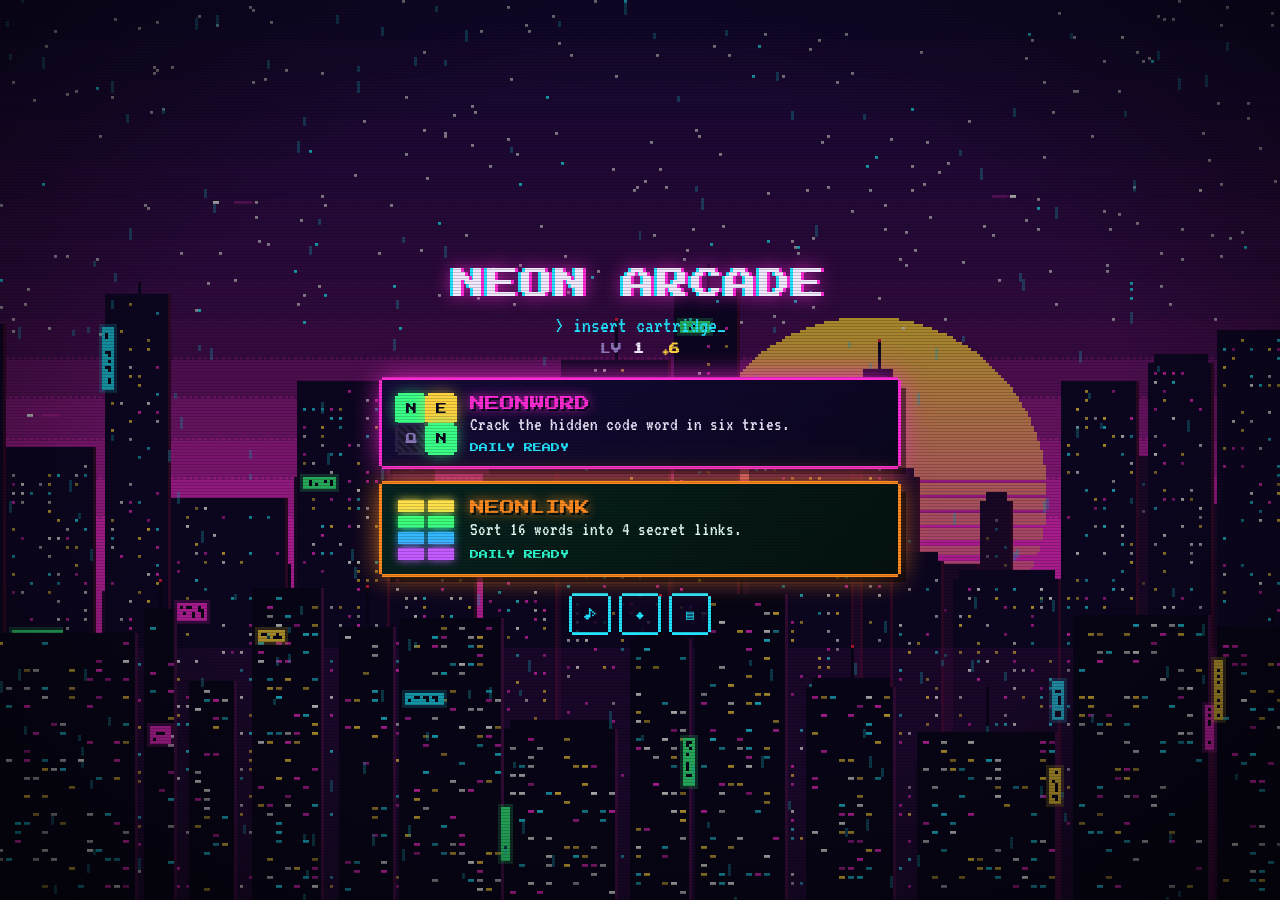
==== commit d02353a6: "NEONLINK scenes: turning starry sky, shooting stars, and unlockable lake scenes - lake.js draws the " ====
--- a/index.html
+++ b/index.html
@@ -113,6 +113,7 @@
       <div class="logo" data-text="NEONLINK">NEONLINK</div>
       <div class="top-right">
         <button class="icon-btn" id="l-sound" aria-label="Radio and sound"><span class="note">♪</span><span class="mini-eq"><i></i><i></i><i></i></span></button>
+        <button class="icon-btn" id="l-scenes" aria-label="Scenes">◆</button>
         <button class="icon-btn" id="l-stats" aria-label="Stats">▤</button>
       </div>
     </header>
@@ -162,6 +163,7 @@
   <script src="words.js"></script>
   <script src="audio.js"></script>
   <script src="radio.js"></script>
+  <script src="lake.js"></script>
   <script src="bg.js"></script>
   <script src="links-data.js"></script>
   <script src="links.js"></script>
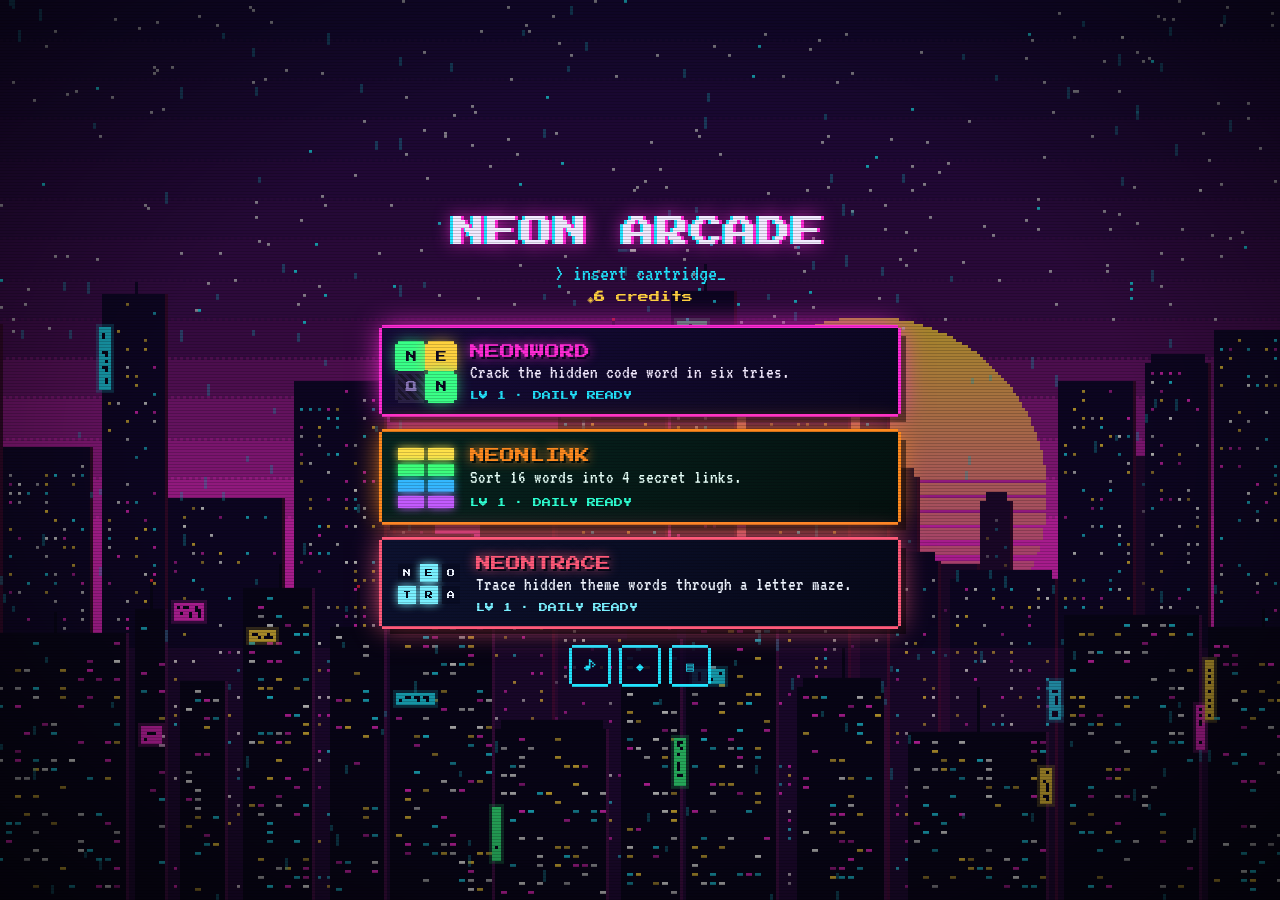
==== commit 848ab7b2: "Add NEONTRACE and give each game its own level - NEONTRACE: find theme words traced through a 6x8 le" ====
--- a/index.html
+++ b/index.html
@@ -80,7 +80,7 @@
     <div class="menu-head">
       <div class="logo menu-logo" data-text="NEON ARCADE">NEON ARCADE</div>
       <p class="menu-sub">&gt; insert cartridge_</p>
-      <div class="menu-hud"><span>LV <b id="m-lvl">1</b></span><span class="m-cr">◈<b id="m-credits">0</b></span></div>
+      <div class="menu-hud"><span class="m-cr">◈<b id="m-credits">0</b> credits</span></div>
     </div>
     <div class="carts">
       <button class="cart" data-go="word">
@@ -95,6 +95,12 @@
         <div class="cart-desc">Sort 16 words into 4 secret links.</div>
         <div class="cart-status" id="m-links"></div>
       </button>
+      <button class="cart trace-pal" data-go="trace">
+        <div class="cart-art trace-art"><i>N</i><i class="on">E</i><i>O</i><i class="on">T</i><i class="on">R</i><i>A</i></div>
+        <div class="cart-title">NEONTRACE</div>
+        <div class="cart-desc">Trace hidden theme words through a letter maze.</div>
+        <div class="cart-status" id="m-trace"></div>
+      </button>
     </div>
     <div class="menu-foot">
       <button class="icon-btn" id="m-sound" aria-label="Radio and sound"><span class="note">♪</span><span class="mini-eq"><i></i><i></i><i></i></span></button>
@@ -150,6 +156,54 @@
     <button class="l-submit" id="l-submit">SUBMIT 0/4</button>
   </div>
 
+  <!-- NEONTRACE -->
+  <div id="trace">
+    <header class="top">
+      <div class="top-left">
+        <button class="icon-btn btn-home" aria-label="Game menu"><svg viewBox="0 0 7 7" width="14" height="14" shape-rendering="crispEdges" aria-hidden="true"><path fill="currentColor" d="M3 0h1v1h1v1h1v1h1v1h-1v3h-2v-2h-1v2h-2v-3h-1v-1h1v-1h1v-1h1z"/></svg></button>
+        <button class="icon-btn" id="t-help" aria-label="How to play">?</button>
+      </div>
+      <div class="logo" data-text="NEONTRACE">NEONTRACE</div>
+      <div class="top-right">
+        <button class="icon-btn" id="t-sound" aria-label="Radio and sound"><span class="note">♪</span><span class="mini-eq"><i></i><i></i><i></i></span></button>
+        <button class="icon-btn" id="t-stats" aria-label="Stats">▤</button>
+      </div>
+    </header>
+
+    <section class="hud">
+      <div class="lvl">
+        <span class="lvl-label">LV <b id="t-lvl">1</b></span>
+        <div class="xpbar"><div class="xpfill" id="t-xpfill"></div></div>
+        <span class="xp-txt" id="t-xptxt">0/100</span>
+      </div>
+      <div class="credits" title="Hint credits"><span class="chip-ico">◈</span><b id="t-credits">0</b></div>
+    </section>
+
+    <nav class="modes">
+      <button class="mode-btn" data-tmode="daily">DAILY<span class="streak" id="t-streak"></span></button>
+      <button class="mode-btn" data-tmode="endless">ENDLESS</button>
+      <div class="t-prog" id="t-prog"></div>
+    </nav>
+
+    <section class="t-theme">
+      <span class="t-label">THEME</span>
+      <div class="t-clue" id="t-clue"></div>
+      <div class="t-word" id="t-word"></div>
+    </section>
+
+    <main class="t-wrap" id="t-wrap">
+      <div class="t-board" id="t-board">
+        <svg class="t-lines" id="t-lines" aria-hidden="true"></svg>
+        <div class="t-cells" id="t-cells"></div>
+      </div>
+    </main>
+
+    <section class="t-ctrls">
+      <button class="hint-btn" id="t-clear"><span class="h-name">CLEAR</span><span class="h-cost">free</span></button>
+      <button class="hint-btn t-hint" id="t-hint"><span class="h-name">HINT</span><span class="t-meter" id="t-meter"></span><span class="h-cost" id="t-hint-cost">◈2</span></button>
+    </section>
+  </div>
+
   <div class="toasts" id="toasts"></div>
 
   <!-- Modal -->
@@ -164,9 +218,12 @@
   <script src="audio.js"></script>
   <script src="radio.js"></script>
   <script src="lake.js"></script>
+  <script src="space.js"></script>
   <script src="bg.js"></script>
   <script src="links-data.js"></script>
   <script src="links.js"></script>
+  <script src="trace-data.js"></script>
+  <script src="trace.js"></script>
   <script src="app.js"></script>
 </body>
 </html>
--- a/style.css
+++ b/style.css
@@ -46,9 +46,18 @@
   --g0: #ffe14a; --g1: #3dff7a; --g2: #34b8ff; --g3: #c35bff;
 }
 
+/* NEONTRACE: ice blue + coral over deep space */
+body[data-game="trace"], .trace-pal {
+  --bg: #060818; --bg2: #0d1230; --panel: rgba(8, 12, 34, 0.86);
+  --c1: #ff5a7a; --c2: #7af0ff; --text: #eef4ff; --dim: #7480b0;
+  --hit: #7af0ff; --near: #ffd23f; --miss: #1b2246; --burn: #ff3d5a;
+  --sky1: #02030a; --sky2: #0a0f2e; --sky3: #1c0f3a;
+}
+
 /* only the active screen shows */
 body:not([data-game="word"]) #app,
 body:not([data-game="links"]) #links,
+body:not([data-game="trace"]) #trace,
 body:not([data-game="menu"]) #menu { display: none !important; }
 
 /* ============ BASE ============ */
@@ -81,7 +90,7 @@
   mix-blend-mode: multiply;
 }
 
-#app, #links, #menu {
+#app, #links, #trace, #menu {
   position: relative; z-index: 10;
   height: 100dvh;
   max-width: 540px; margin: 0 auto;
@@ -681,6 +690,84 @@
   .l-submit { padding: 8px; }
 }
 
+/* ============ NEONTRACE ============ */
+.t-prog { margin-left: auto; font-family: "Press Start 2P", monospace; font-size: 9px; color: var(--dim); }
+.t-prog b { color: var(--c2); font-weight: normal; }
+.t-theme {
+  background: var(--panel); text-align: center; padding: 8px 10px 6px;
+  box-shadow: 0 -2px 0 0 var(--c1), 0 2px 0 0 var(--c1), -2px 0 0 0 var(--c1), 2px 0 0 0 var(--c1), inset 0 0 20px rgba(0,0,0,.5);
+}
+.t-label { font-family: "Press Start 2P", monospace; font-size: 8px; color: var(--c1); letter-spacing: 2px; }
+.t-clue { font-size: 24px; line-height: 1.1; color: var(--text); margin: 2px 0; }
+.t-word { font-family: "Press Start 2P", monospace; font-size: 12px; min-height: 18px; line-height: 18px; color: var(--dim); letter-spacing: 2px; }
+.t-word.typing { color: var(--text); }
+.t-word.good { color: var(--c2); text-shadow: 0 0 10px var(--c2); }
+.t-word.span { color: var(--near); text-shadow: 0 0 10px var(--near); }
+.t-word.clue { color: var(--near); font-size: 9px; }
+.t-wrap { flex: 1; min-height: 0; display: flex; align-items: center; justify-content: center; }
+.t-board { --cs: 48px; position: relative; width: calc(var(--cs) * 6); height: calc(var(--cs) * 8); }
+.t-board.shake { animation: shake .45s steps(6); }
+.t-lines { position: absolute; inset: 0; width: 100%; height: 100%; pointer-events: none; overflow: visible; }
+.t-lines polyline { fill: none; stroke-linecap: round; stroke-linejoin: round; }
+.t-lines .sel { stroke: var(--c1); opacity: .8; }
+.t-lines .found { stroke: var(--c2); opacity: .45; }
+.t-lines .span { stroke: var(--near); opacity: .55; }
+.t-cells { position: absolute; inset: 0; display: grid; grid-template-columns: repeat(6, var(--cs)); grid-auto-rows: var(--cs); touch-action: none; }
+.t-cell { display: flex; align-items: center; justify-content: center; cursor: pointer; }
+.t-cell span {
+  width: calc(var(--cs) * 0.74); height: calc(var(--cs) * 0.74);
+  display: flex; align-items: center; justify-content: center;
+  font-family: "Press Start 2P", monospace; font-size: calc(var(--cs) * 0.32); color: var(--text);
+  background: #1a2150;
+  /* stepped pixel circle */
+  clip-path: polygon(30% 0, 70% 0, 70% 8%, 85% 8%, 85% 15%, 92% 15%, 92% 30%, 100% 30%, 100% 70%, 92% 70%, 92% 85%, 85% 85%, 85% 92%, 70% 92%, 70% 100%, 30% 100%, 30% 92%, 15% 92%, 15% 85%, 8% 85%, 8% 70%, 0 70%, 0 30%, 8% 30%, 8% 15%, 15% 15%, 15% 8%, 30% 8%);
+  transition: background .1s, color .1s;
+}
+.t-cell.sel span { background: var(--c1); color: var(--bg); }
+.t-cell.found span { background: var(--c2); color: var(--bg); }
+.t-cell.span span { background: var(--near); color: var(--bg); }
+.t-cell.hinted span { background: #1a2150; color: var(--near); box-shadow: inset 0 0 0 3px var(--near); animation: blink 1s steps(1) infinite; }
+.t-cell.hinted.sel span { background: var(--c1); color: var(--bg); animation: none; }
+.t-cell.pop span { animation: pop .3s steps(4); }
+.t-ctrls { display: grid; grid-template-columns: 1fr 2fr; gap: 10px; }
+.t-hint { flex-direction: row; justify-content: center; gap: 10px; padding: 10px 4px; }
+.t-hint.ready { background: var(--near); }
+.t-hint.ready .h-name, .t-hint.ready .h-cost { color: var(--bg); }
+.t-meter { display: flex; gap: 3px; }
+.t-meter i { width: 10px; height: 10px; background: var(--miss); box-shadow: 0 0 0 2px var(--dim); }
+.t-meter i.on { background: var(--near); box-shadow: 0 0 0 2px var(--near), 0 0 8px var(--near); }
+.t-ctrls .hint-btn { justify-content: center; }
+.t-span-reveal { color: var(--near); text-shadow: 0 0 14px var(--near); font-size: 16px; letter-spacing: 2px; }
+.t-list { display: flex; flex-wrap: wrap; gap: 6px; margin: 8px 0; }
+.t-list span { background: var(--c2); color: var(--bg); font-family: "Press Start 2P", monospace; font-size: 9px; padding: 5px 6px; }
+.t-trail { display: flex; flex-wrap: wrap; gap: 4px; margin: 8px 0; }
+.t-trail i { width: 16px; height: 16px; background: var(--c2); }
+.t-trail i.s { background: var(--near); }
+.t-trail i.h { background: var(--c1); clip-path: polygon(50% 0, 100% 50%, 50% 100%, 0 50%); }
+.trace-art { grid-template-columns: repeat(3, 18px); gap: 4px; }
+.trace-art i { width: 18px; height: 18px; display: flex; align-items: center; justify-content: center; font-style: normal; font-family: "Press Start 2P", monospace; font-size: 8px; background: rgba(8,12,34,.8); color: var(--text); }
+.trace-art i.on { background: var(--c2); color: var(--bg); box-shadow: 0 0 8px var(--c2); }
+.levelup .lu0 { font-size: 11px; color: var(--c2); margin-bottom: 12px; animation: luIn 2.4s steps(12) forwards; }
+
+@media (orientation: landscape) and (max-height: 520px) {
+  #trace {
+    max-width: 1200px;
+    display: grid;
+    grid-template-columns: minmax(0, 1fr) minmax(0, 1fr);
+    grid-template-rows: auto auto auto auto 1fr auto;
+    grid-template-areas: "board top" "board hud" "board modes" "board theme" "board ." "board ctrls";
+    column-gap: 18px; row-gap: 6px;
+    padding-left: max(12px, env(safe-area-inset-left));
+    padding-right: max(12px, env(safe-area-inset-right));
+  }
+  #trace .top { grid-area: top; min-width: 0; }
+  #trace .hud { grid-area: hud; }
+  #trace .modes { grid-area: modes; }
+  #trace .t-theme { grid-area: theme; }
+  #trace .t-wrap { grid-area: board; min-width: 0; }
+  #trace .t-ctrls { grid-area: ctrls; }
+}
+
 @media (prefers-reduced-motion: reduce) {
   .logo { animation: none; }
 }
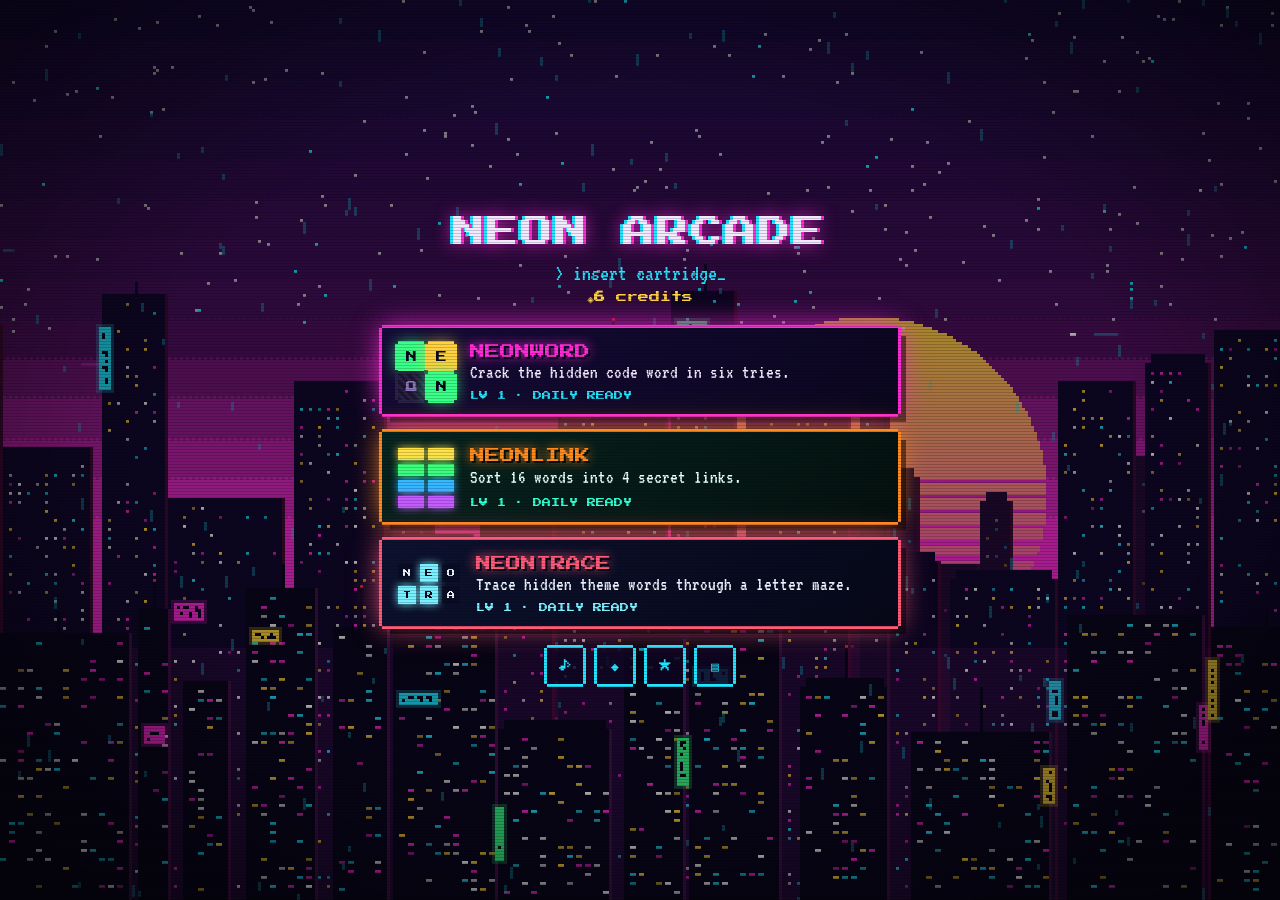
==== commit 64a4474b: "Add online leaderboard (Supabase), off until configured - ★ on the menu opens it: pick a name once, " ====
--- a/index.html
+++ b/index.html
@@ -105,6 +105,7 @@
     <div class="menu-foot">
       <button class="icon-btn" id="m-sound" aria-label="Radio and sound"><span class="note">♪</span><span class="mini-eq"><i></i><i></i><i></i></span></button>
       <button class="icon-btn" id="m-themes" aria-label="Themes">◆</button>
+      <button class="icon-btn" id="m-board" aria-label="Leaderboard">★</button>
       <button class="icon-btn" id="m-backup" aria-label="Backup">▤</button>
     </div>
   </div>
@@ -224,6 +225,7 @@
   <script src="links.js"></script>
   <script src="trace-data.js"></script>
   <script src="trace.js"></script>
+  <script src="leaderboard.js"></script>
   <script src="app.js"></script>
 </body>
 </html>
--- a/style.css
+++ b/style.css
@@ -768,6 +768,21 @@
   #trace .t-ctrls { grid-area: ctrls; }
 }
 
+/* ============ LEADERBOARD ============ */
+.b-name { resize: none; height: 44px; font-size: 22px; text-transform: uppercase; }
+.b-list { display: flex; flex-direction: column; gap: 5px; min-height: 60px; }
+.b-row { display: flex; align-items: center; gap: 8px; padding: 7px 8px; background: var(--panel); box-shadow: -3px 0 0 0 var(--dim); font-size: 19px; }
+.b-row.me { box-shadow: -3px 0 0 0 var(--c1), 0 0 10px rgba(0,0,0,.4); }
+.b-row.b-head { background: none; box-shadow: none; font-family: "Press Start 2P", monospace; font-size: 8px; color: var(--dim); padding: 0 8px; }
+.b-rank { width: 22px; font-family: "Press Start 2P", monospace; font-size: 10px; color: var(--near); }
+.b-name-cell { flex: 1; min-width: 0; overflow: hidden; text-overflow: ellipsis; white-space: nowrap; }
+.b-lv { font-family: "Press Start 2P", monospace; font-size: 10px; color: var(--c2); }
+.b-xp { width: 72px; text-align: right; color: var(--dim); font-size: 16px; }
+.b-res { width: 46px; text-align: center; }
+.b-res.ok { color: var(--hit); }
+.b-res.bad { color: var(--burn); }
+.b-res.none { color: var(--dim); }
+
 @media (prefers-reduced-motion: reduce) {
   .logo { animation: none; }
 }
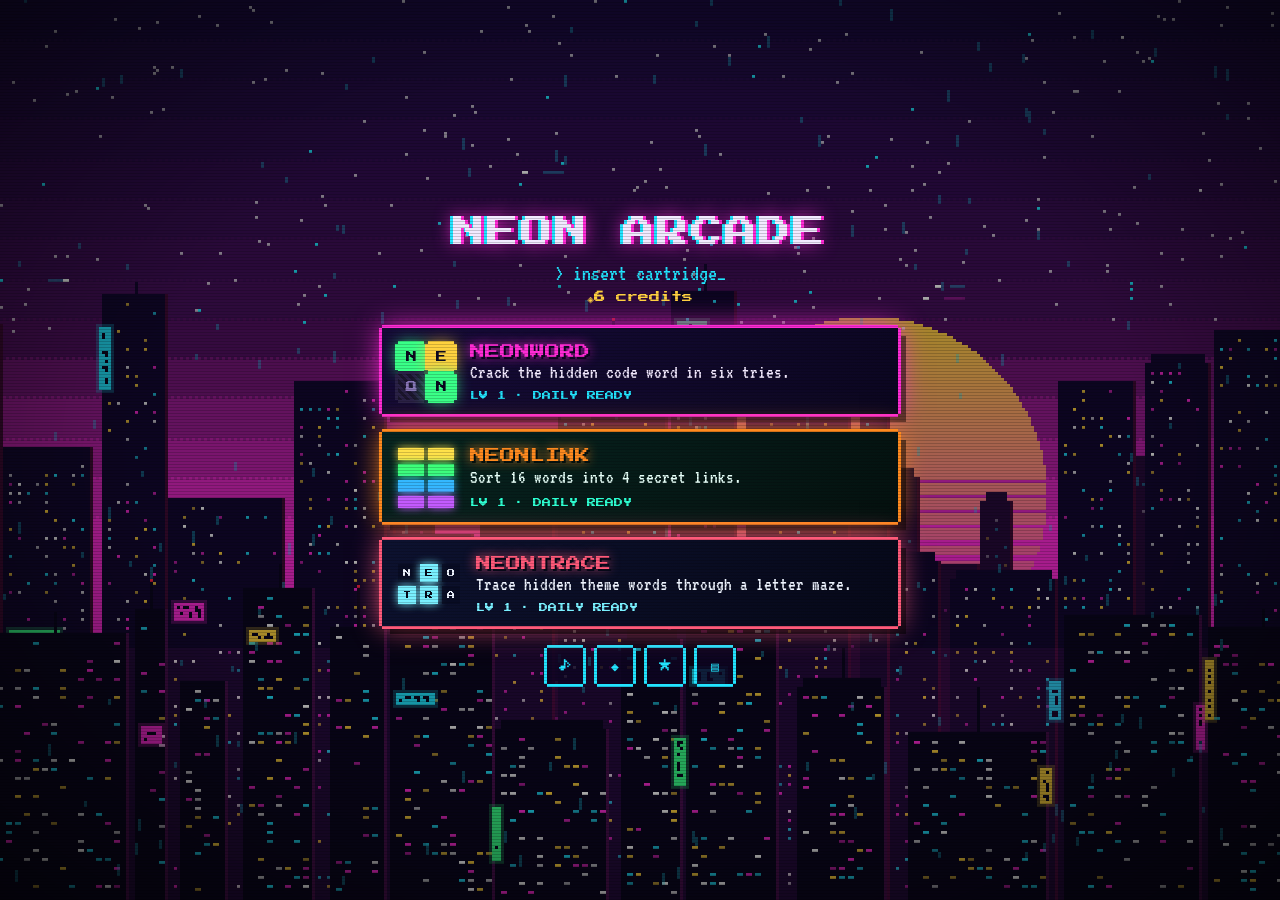
==== commit e3c3be93: "NEONTRACE: unlockable space sectors with their own colours - Six sectors unlock with the NEONTRACE l" ====
--- a/index.html
+++ b/index.html
@@ -167,6 +167,7 @@
       <div class="logo" data-text="NEONTRACE">NEONTRACE</div>
       <div class="top-right">
         <button class="icon-btn" id="t-sound" aria-label="Radio and sound"><span class="note">♪</span><span class="mini-eq"><i></i><i></i><i></i></span></button>
+        <button class="icon-btn" id="t-sectors" aria-label="Sectors">◆</button>
         <button class="icon-btn" id="t-stats" aria-label="Stats">▤</button>
       </div>
     </header>
--- a/style.css
+++ b/style.css
@@ -718,7 +718,7 @@
   width: calc(var(--cs) * 0.74); height: calc(var(--cs) * 0.74);
   display: flex; align-items: center; justify-content: center;
   font-family: "Press Start 2P", monospace; font-size: calc(var(--cs) * 0.32); color: var(--text);
-  background: #1a2150;
+  background: var(--miss);
   /* stepped pixel circle */
   clip-path: polygon(30% 0, 70% 0, 70% 8%, 85% 8%, 85% 15%, 92% 15%, 92% 30%, 100% 30%, 100% 70%, 92% 70%, 92% 85%, 85% 85%, 85% 92%, 70% 92%, 70% 100%, 30% 100%, 30% 92%, 15% 92%, 15% 85%, 8% 85%, 8% 70%, 0 70%, 0 30%, 8% 30%, 8% 15%, 15% 15%, 15% 8%, 30% 8%);
   transition: background .1s, color .1s;
@@ -726,7 +726,7 @@
 .t-cell.sel span { background: var(--c1); color: var(--bg); }
 .t-cell.found span { background: var(--c2); color: var(--bg); }
 .t-cell.span span { background: var(--near); color: var(--bg); }
-.t-cell.hinted span { background: #1a2150; color: var(--near); box-shadow: inset 0 0 0 3px var(--near); animation: blink 1s steps(1) infinite; }
+.t-cell.hinted span { background: var(--miss); color: var(--near); box-shadow: inset 0 0 0 3px var(--near); animation: blink 1s steps(1) infinite; }
 .t-cell.hinted.sel span { background: var(--c1); color: var(--bg); animation: none; }
 .t-cell.pop span { animation: pop .3s steps(4); }
 .t-ctrls { display: grid; grid-template-columns: 1fr 2fr; gap: 10px; }
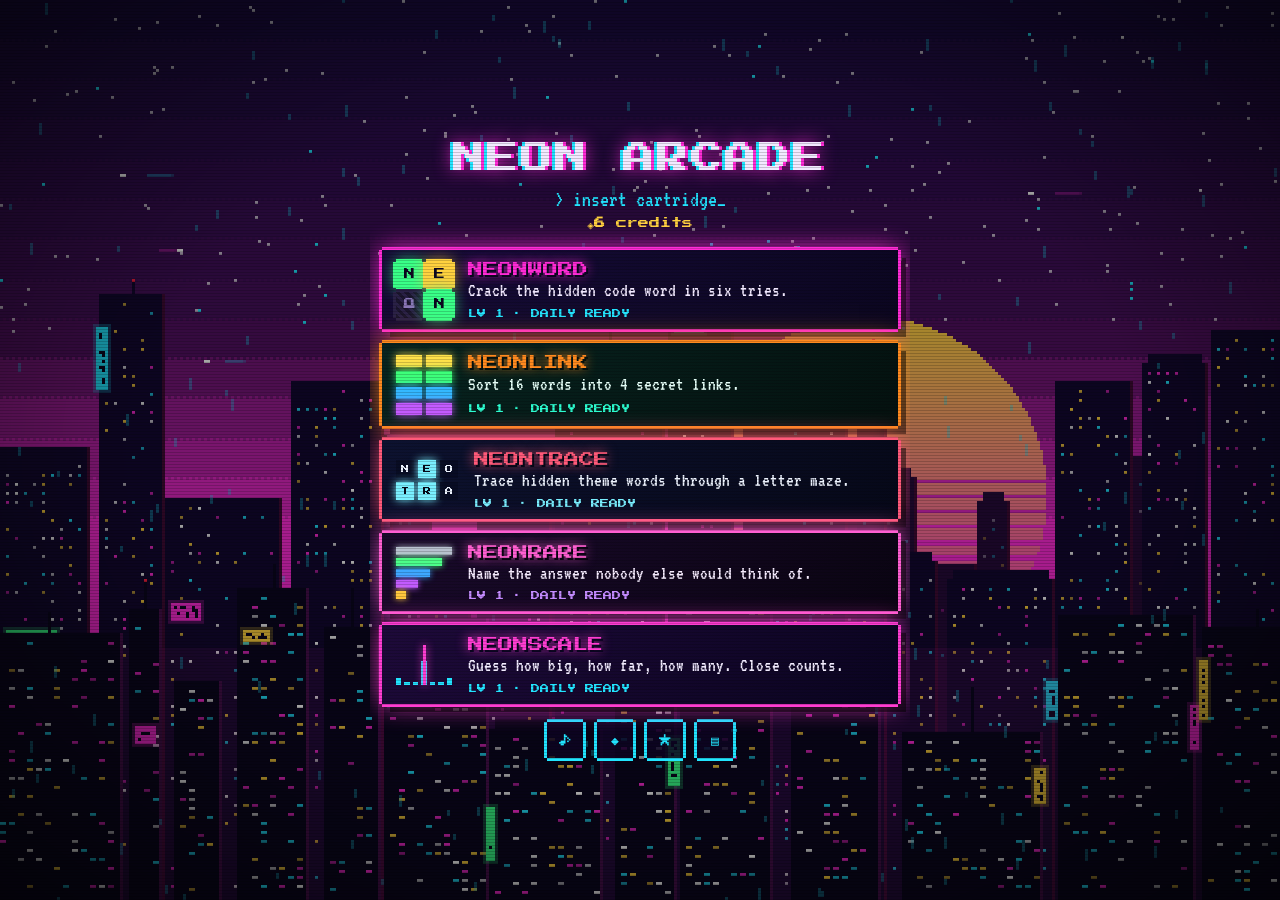
==== commit 82ae44a8: "Add NEONRARE and NEONSCALE to the arcade NEONRARE: name answers to 7 prompts in 30 s each; rarer rig" ====
--- a/index.html
+++ b/index.html
@@ -101,6 +101,18 @@
         <div class="cart-desc">Trace hidden theme words through a letter maze.</div>
         <div class="cart-status" id="m-trace"></div>
       </button>
+      <button class="cart rare-pal" data-go="rare">
+        <div class="cart-art rare-art"><i class="t0"></i><i class="t1"></i><i class="t2"></i><i class="t3"></i><i class="t4"></i></div>
+        <div class="cart-title">NEONRARE</div>
+        <div class="cart-desc">Name the answer nobody else would think of.</div>
+        <div class="cart-status" id="m-rare"></div>
+      </button>
+      <button class="cart scale-pal" data-go="scale">
+        <div class="cart-art scale-art"><i></i><i></i><i></i><i></i><i></i><i></i><i></i><b></b></div>
+        <div class="cart-title">NEONSCALE</div>
+        <div class="cart-desc">Guess how big, how far, how many. Close counts.</div>
+        <div class="cart-status" id="m-scale"></div>
+      </button>
     </div>
     <div class="menu-foot">
       <button class="icon-btn" id="m-sound" aria-label="Radio and sound"><span class="note">♪</span><span class="mini-eq"><i></i><i></i><i></i></span></button>
@@ -206,6 +218,120 @@
     </section>
   </div>
 
+  <!-- NEONRARE -->
+  <div id="rare">
+    <header class="top">
+      <div class="top-left">
+        <button class="icon-btn btn-home" aria-label="Game menu"><svg viewBox="0 0 7 7" width="14" height="14" shape-rendering="crispEdges" aria-hidden="true"><path fill="currentColor" d="M3 0h1v1h1v1h1v1h1v1h-1v3h-2v-2h-1v2h-2v-3h-1v-1h1v-1h1v-1h1z"/></svg></button>
+        <button class="icon-btn" id="r-help" aria-label="How to play">?</button>
+      </div>
+      <div class="logo" data-text="NEONRARE">NEONRARE</div>
+      <div class="top-right">
+        <button class="icon-btn" id="r-sound" aria-label="Radio and sound"><span class="note">♪</span><span class="mini-eq"><i></i><i></i><i></i></span></button>
+        <button class="icon-btn" id="r-caverns" aria-label="Caverns">◆</button>
+        <button class="icon-btn" id="r-codex" aria-label="Codex">≡</button>
+        <button class="icon-btn" id="r-stats" aria-label="Stats">▤</button>
+      </div>
+    </header>
+
+    <section class="hud">
+      <div class="lvl">
+        <span class="lvl-label">LV <b id="r-lvl">1</b></span>
+        <div class="xpbar"><div class="xpfill" id="r-xpfill"></div></div>
+        <span class="xp-txt" id="r-xptxt">0/100</span>
+      </div>
+      <div class="credits" title="Hint credits"><span class="chip-ico">◈</span><b id="r-credits">0</b></div>
+    </section>
+
+    <nav class="modes">
+      <button class="mode-btn" data-rmode="daily">DAILY<span class="streak" id="r-streak"></span></button>
+      <button class="mode-btn" data-rmode="endless">ENDLESS</button>
+      <div class="g-score" id="r-score"></div>
+    </nav>
+
+    <section class="g-card">
+      <div class="g-card-top"><span class="g-label" id="r-round">SIGNAL 1/7</span><div class="g-pips" id="r-pips"></div></div>
+      <div class="g-q" id="r-q"></div>
+      <div class="r-timebar"><div class="r-timer" id="r-timer"><i></i></div><span class="r-secs" id="r-secs"></span><div class="r-strikes" id="r-strikes"></div></div>
+    </section>
+
+    <main class="r-mid">
+      <div class="r-entry" id="r-entry"></div>
+      <div class="r-msg" id="r-msg"></div>
+      <div class="r-reveal" id="r-reveal"></div>
+    </main>
+
+    <section class="hints r-hints" id="r-hints">
+      <button class="hint-btn" data-rhint="time"><span class="h-name">+TIME</span><span class="h-cost">◈1</span></button>
+      <button class="hint-btn" data-rhint="intel" id="r-intel"><span class="h-name">INTEL</span><span class="h-cost">◈1</span></button>
+      <button class="hint-btn" data-rhint="skip"><span class="h-name">SKIP</span><span class="h-cost">free</span></button>
+    </section>
+    <button class="l-submit" id="r-next" hidden>NEXT SIGNAL ▶</button>
+
+    <section class="keyboard" id="r-keys"></section>
+  </div>
+
+  <!-- NEONSCALE -->
+  <div id="scale">
+    <header class="top">
+      <div class="top-left">
+        <button class="icon-btn btn-home" aria-label="Game menu"><svg viewBox="0 0 7 7" width="14" height="14" shape-rendering="crispEdges" aria-hidden="true"><path fill="currentColor" d="M3 0h1v1h1v1h1v1h1v1h-1v3h-2v-2h-1v2h-2v-3h-1v-1h1v-1h1v-1h1z"/></svg></button>
+        <button class="icon-btn" id="s-help" aria-label="How to play">?</button>
+      </div>
+      <div class="logo" data-text="NEONSCALE">NEONSCALE</div>
+      <div class="top-right">
+        <button class="icon-btn" id="s-sound" aria-label="Radio and sound"><span class="note">♪</span><span class="mini-eq"><i></i><i></i><i></i></span></button>
+        <button class="icon-btn" id="s-zones" aria-label="Zones">◆</button>
+        <button class="icon-btn" id="s-log" aria-label="Field log">≡</button>
+        <button class="icon-btn" id="s-stats" aria-label="Stats">▤</button>
+      </div>
+    </header>
+
+    <section class="hud">
+      <div class="lvl">
+        <span class="lvl-label">LV <b id="s-lvl">1</b></span>
+        <div class="xpbar"><div class="xpfill" id="s-xpfill"></div></div>
+        <span class="xp-txt" id="s-xptxt">0/100</span>
+      </div>
+      <div class="credits" title="Hint credits"><span class="chip-ico">◈</span><b id="s-credits">0</b></div>
+    </section>
+
+    <nav class="modes">
+      <button class="mode-btn" data-smode="daily">DAILY<span class="streak" id="s-streak"></span></button>
+      <button class="mode-btn" data-smode="endless">ENDLESS</button>
+      <div class="g-score" id="s-score"></div>
+    </nav>
+
+    <section class="g-card">
+      <div class="g-card-top"><span class="g-label" id="s-round">Q 1/7</span><div class="g-pips" id="s-pips"></div></div>
+      <div class="g-q" id="s-q"></div>
+    </section>
+
+    <main class="s-mid">
+      <button class="s-readbox" id="s-readbox" aria-label="Type a number">
+        <div class="s-read" id="s-read"></div>
+        <div class="s-sub" id="s-sub"></div>
+      </button>
+      <div class="s-msg" id="s-msg"></div>
+      <div class="s-dial">
+        <canvas class="s-tape" id="s-tape" aria-label="Estimate dial: drag left or right"></canvas>
+        <div class="s-needle" aria-hidden="true"></div>
+      </div>
+      <div class="s-steps" id="s-steps">
+        <button class="key wide" data-step="d10">÷10</button>
+        <button class="key wide" data-step="down">−</button>
+        <button class="key wide" data-step="up">+</button>
+        <button class="key wide" data-step="m10">×10</button>
+      </div>
+    </main>
+
+    <section class="hints s-hints" id="s-hints">
+      <button class="hint-btn" data-shint="probe"><span class="h-name">PROBE</span><span class="h-cost">◈1</span></button>
+      <button class="hint-btn" data-shint="bracket" id="s-bracket"><span class="h-name">BRACKET</span><span class="h-cost">◈2</span></button>
+    </section>
+    <button class="l-submit" id="s-lock">LOCK IN</button>
+  </div>
+
   <div class="toasts" id="toasts"></div>
 
   <!-- Modal -->
@@ -221,11 +347,17 @@
   <script src="radio.js"></script>
   <script src="lake.js"></script>
   <script src="space.js"></script>
+  <script src="cave.js"></script>
+  <script src="terrain.js"></script>
   <script src="bg.js"></script>
   <script src="links-data.js"></script>
   <script src="links.js"></script>
   <script src="trace-data.js"></script>
   <script src="trace.js"></script>
+  <script src="rare-data.js"></script>
+  <script src="rare.js"></script>
+  <script src="scale-data.js"></script>
+  <script src="scale.js"></script>
   <script src="leaderboard.js"></script>
   <script src="app.js"></script>
 </body>
--- a/style.css
+++ b/style.css
@@ -54,10 +54,31 @@
   --sky1: #02030a; --sky2: #0a0f2e; --sky3: #1c0f3a;
 }
 
+/* NEONRARE: violet + pink in a crystal cave. Rarity colours are the same in every cavern. */
+:root {
+  --t0: #b9c2d0; --t1: #4dff88; --t2: #3da8ff; --t3: #c25bff; --t4: #ffc93d;
+  --s0: #ffe14a; --s1: #39ff88; --s2: #22d4ff; --s3: #ffb03a; --s4: #ff7a3a; --s5: #ff3d5a;
+}
+body[data-game="rare"], .rare-pal {
+  --bg: #0a0412; --bg2: #1a0a2c; --panel: rgba(18, 6, 30, 0.86);
+  --c1: #ff5fd2; --c2: #c48cff; --text: #f6ecff; --dim: #8e70b4;
+  --hit: #7dffb0; --near: #ffe066; --miss: #2a1640; --burn: #ff4d6d;
+  --sky1: #07020e; --sky2: #160626; --sky3: #22093a;
+}
+/* NEONSCALE: synthwave magenta + cyan over a wireframe valley */
+body[data-game="scale"], .scale-pal {
+  --bg: #0a0420; --bg2: #1e0a3a; --panel: rgba(14, 4, 34, 0.86);
+  --c1: #ff3dd2; --c2: #22e4ff; --text: #f2ecff; --dim: #9478c0;
+  --hit: #39ff88; --near: #ffe14a; --miss: #2a1650; --burn: #ff3d5a;
+  --sky1: #0a0420; --sky2: #3a0a52; --sky3: #ff3d8b;
+}
+
 /* only the active screen shows */
 body:not([data-game="word"]) #app,
 body:not([data-game="links"]) #links,
 body:not([data-game="trace"]) #trace,
+body:not([data-game="rare"]) #rare,
+body:not([data-game="scale"]) #scale,
 body:not([data-game="menu"]) #menu { display: none !important; }
 
 /* ============ BASE ============ */
@@ -90,7 +111,7 @@
   mix-blend-mode: multiply;
 }
 
-#app, #links, #trace, #menu {
+#app, #links, #trace, #rare, #scale, #menu {
   position: relative; z-index: 10;
   height: 100dvh;
   max-width: 540px; margin: 0 auto;
@@ -562,14 +583,15 @@
 }
 
 /* ============ GAME MENU ============ */
-#menu { justify-content: center; gap: 22px; }
+#menu { justify-content: safe center; gap: 18px; overflow-y: auto; scrollbar-width: none; }
+#menu::-webkit-scrollbar { display: none; }
 .menu-head { text-align: center; }
 .menu-logo { display: inline-block; font-size: clamp(20px, 7vw, 32px); }
 .menu-sub { margin: 10px 0 8px; color: var(--c2); font-size: 22px; }
 .menu-hud { display: flex; justify-content: center; gap: 18px; font-family: "Press Start 2P", monospace; font-size: 11px; color: var(--dim); }
 .menu-hud b { color: var(--text); }
 .menu-hud .m-cr, .menu-hud .m-cr b { color: var(--near); }
-.carts { display: flex; flex-direction: column; gap: 18px; }
+.carts { display: flex; flex-direction: column; gap: 14px; }
 .cart {
   border: 0; text-align: left; padding: 16px 16px 14px; position: relative;
   background: linear-gradient(135deg, var(--bg2), var(--bg));
@@ -681,8 +703,7 @@
   #links .l-hints { grid-area: hints; }
   #links .l-submit { grid-area: submit; }
   #menu { max-width: 900px; }
-  .carts { flex-direction: row; }
-  .cart { flex: 1; }
+  .carts { display: grid; grid-template-columns: repeat(3, minmax(0, 1fr)); }
 }
 @media (orientation: landscape) and (max-height: 520px) {
   #menu { gap: 12px; }
@@ -778,7 +799,7 @@
 .b-name-cell { flex: 1; min-width: 0; overflow: hidden; text-overflow: ellipsis; white-space: nowrap; }
 .b-lv { font-family: "Press Start 2P", monospace; font-size: 10px; color: var(--c2); }
 .b-xp { width: 72px; text-align: right; color: var(--dim); font-size: 16px; }
-.b-res { width: 46px; text-align: center; }
+.b-res { width: 38px; text-align: center; font-size: 16px; }
 .b-res.ok { color: var(--hit); }
 .b-res.bad { color: var(--burn); }
 .b-res.none { color: var(--dim); }
@@ -786,3 +807,183 @@
 @media (prefers-reduced-motion: reduce) {
   .logo { animation: none; }
 }
+
+/* ============ MENU: 5 cartridges ============ */
+.cart { padding: 12px 14px 11px; }
+.cart:nth-child(3) { animation-delay: .18s; }
+.cart:nth-child(4) { animation-delay: .24s; }
+.cart:nth-child(5) { animation-delay: .3s; }
+@media (max-height: 760px) and (orientation: portrait) {
+  .cart-desc { font-size: 17px; }
+  .menu-sub { margin: 6px 0 4px; }
+  #menu { gap: 12px; }
+}
+.rare-art { grid-template-columns: repeat(1, 56px); gap: 3px; }
+.rare-art i { height: 8px; background: var(--tc); box-shadow: 0 0 6px var(--tc); }
+.rare-art i.t0 { --tc: var(--t0); width: 56px; } .rare-art i.t1 { --tc: var(--t1); width: 46px; }
+.rare-art i.t2 { --tc: var(--t2); width: 34px; } .rare-art i.t3 { --tc: var(--t3); width: 22px; }
+.rare-art i.t4 { --tc: var(--t4); width: 10px; animation: blink 1.2s steps(1) infinite; }
+.scale-art { position: relative; display: flex; align-items: flex-end; gap: 3px; width: 56px; height: 40px; }
+.scale-art i { flex: 1; background: var(--c2); }
+.scale-art i:nth-child(1) { height: 18%; } .scale-art i:nth-child(2) { height: 8%; } .scale-art i:nth-child(3) { height: 8%; }
+.scale-art i:nth-child(4) { height: 60%; } .scale-art i:nth-child(5) { height: 8%; } .scale-art i:nth-child(6) { height: 8%; }
+.scale-art i:nth-child(7) { height: 18%; }
+.scale-art b { position: absolute; left: 50%; top: 0; bottom: 0; width: 3px; margin-left: -1px; background: var(--c1); box-shadow: 0 0 8px var(--c1); }
+
+/* ============ SHARED: NEONRARE + NEONSCALE ============ */
+.g-score { margin-left: auto; font-family: "Press Start 2P", monospace; font-size: 9px; color: var(--dim); }
+.g-score b { color: var(--near); font-weight: normal; font-size: 12px; }
+.g-card {
+  background: var(--panel); padding: 8px 10px;
+  box-shadow: 0 -2px 0 0 var(--c1), 0 2px 0 0 var(--c1), -2px 0 0 0 var(--c1), 2px 0 0 0 var(--c1), inset 0 0 20px rgba(0,0,0,.5);
+}
+.g-card-top { display: flex; align-items: center; justify-content: space-between; gap: 8px; }
+.g-label { font-family: "Press Start 2P", monospace; font-size: 8px; color: var(--c1); letter-spacing: 1px; white-space: nowrap; overflow: hidden; text-overflow: ellipsis; }
+.g-pips { display: flex; gap: 4px; flex: none; }
+.g-pips i { width: 12px; height: 12px; background: var(--miss); box-shadow: 0 0 0 1px var(--dim); }
+.g-pips i.cur { background: var(--text); animation: blink 1s steps(1) infinite; }
+.g-pips i.miss { background: repeating-linear-gradient(45deg, var(--burn) 0 2px, transparent 2px 4px); }
+.g-pips i.t0 { background: var(--t0); } .g-pips i.t1 { background: var(--t1); } .g-pips i.t2 { background: var(--t2); }
+.g-pips i.t3 { background: var(--t3); box-shadow: 0 0 6px var(--t3); } .g-pips i.t4 { background: var(--t4); box-shadow: 0 0 8px var(--t4); }
+.g-pips i.s0 { background: var(--s0); box-shadow: 0 0 8px var(--s0); } .g-pips i.s1 { background: var(--s1); } .g-pips i.s2 { background: var(--s2); }
+.g-pips i.s3 { background: var(--s3); } .g-pips i.s4 { background: var(--s4); } .g-pips i.s5 { background: var(--s5); }
+.g-q { font-size: 26px; line-height: 1.05; color: var(--text); margin: 6px 0 4px; min-height: 28px; text-align: center; }
+.t0c { color: var(--t0); } .t1c { color: var(--t1); } .t2c { color: var(--t2); } .t3c { color: var(--t3); } .t4c { color: var(--t4); }
+.s0c { color: var(--s0); } .s1c { color: var(--s1); } .s2c { color: var(--s2); } .s3c { color: var(--s3); } .s4c { color: var(--s4); } .s5c { color: var(--s5); }
+.dist-bar.t0b { background: var(--t0); color: var(--bg); } .dist-bar.t1b { background: var(--t1); color: var(--bg); }
+.dist-bar.t2b { background: var(--t2); color: var(--bg); } .dist-bar.t3b { background: var(--t3); color: var(--bg); }
+.dist-bar.t4b { background: var(--t4); color: var(--bg); }
+.dist-bar.s0b { background: var(--s0); color: var(--bg); } .dist-bar.s1b { background: var(--s1); color: var(--bg); }
+.dist-bar.s2b { background: var(--s2); color: var(--bg); } .dist-bar.s3b { background: var(--s3); color: var(--bg); }
+.dist-bar.s4b { background: var(--s4); color: var(--bg); } .dist-bar.s5b { background: var(--s5); color: var(--bg); }
+.r-dname { width: 92px; flex: none; font-size: 8px; color: var(--dim); }
+.r-total { font-size: 34px; letter-spacing: 2px; color: var(--near); text-shadow: 0 0 14px var(--near); }
+.r-total small, .s-read small { font-size: .45em; color: var(--dim); text-shadow: none; }
+.r-rank { font-family: "Press Start 2P", monospace; font-size: 11px; color: var(--c2); margin-top: 0; }
+.r-sum { display: flex; flex-direction: column; gap: 4px; margin: 8px 0; }
+.r-sum-row { display: flex; align-items: center; gap: 8px; padding: 4px 8px; background: var(--panel); box-shadow: -3px 0 0 0 var(--tc, var(--dim)); font-size: 17px; }
+.r-sum-row.t0 { --tc: var(--t0); } .r-sum-row.t1 { --tc: var(--t1); } .r-sum-row.t2 { --tc: var(--t2); } .r-sum-row.t3 { --tc: var(--t3); } .r-sum-row.t4 { --tc: var(--t4); }
+.r-sum-row.miss { --tc: var(--burn); opacity: .75; }
+.r-sum-row.s0 { --tc: var(--s0); } .r-sum-row.s1 { --tc: var(--s1); } .r-sum-row.s2 { --tc: var(--s2); } .r-sum-row.s3 { --tc: var(--s3); } .r-sum-row.s4 { --tc: var(--s4); } .r-sum-row.s5 { --tc: var(--s5); }
+.r-sum-q { flex: 1; min-width: 0; color: var(--dim); overflow: hidden; text-overflow: ellipsis; white-space: nowrap; }
+.r-sum-a { color: var(--tc, var(--text)); text-align: right; max-width: 55%; overflow: hidden; text-overflow: ellipsis; white-space: nowrap; }
+.r-sum-row b { font-family: "Press Start 2P", monospace; font-size: 10px; font-weight: normal; color: var(--tc); min-width: 30px; text-align: right; }
+.r-cx-q { font-family: "Press Start 2P", monospace; font-size: 9px; color: var(--text); flex: 1; min-width: 0; line-height: 1.4; }
+.s-log.s0 { box-shadow: -3px 0 0 0 var(--s0); } .s-log.s1 { box-shadow: -3px 0 0 0 var(--s1); } .s-log.s2 { box-shadow: -3px 0 0 0 var(--s2); }
+.s-log.s3 { box-shadow: -3px 0 0 0 var(--s3); } .s-log.s4 { box-shadow: -3px 0 0 0 var(--s4); } .s-log.s5 { box-shadow: -3px 0 0 0 var(--s5); }
+.s-log .hist-clue { color: var(--text); }
+
+/* ============ NEONRARE ============ */
+.r-timebar { display: flex; align-items: center; gap: 8px; }
+.r-timer { flex: 1; height: 8px; background: var(--miss); box-shadow: 0 0 0 2px var(--dim); overflow: hidden; }
+.r-timer i { display: block; height: 100%; background: var(--c2); box-shadow: 0 0 8px var(--c2); transition: width .1s linear; }
+.r-timer.low i { background: var(--burn); box-shadow: 0 0 10px var(--burn); animation: blink .5s steps(1) infinite; }
+.r-secs { font-family: "Press Start 2P", monospace; font-size: 10px; color: var(--text); min-width: 22px; text-align: right; }
+.r-strikes { display: flex; gap: 3px; }
+.r-strikes i { width: 10px; height: 10px; background: var(--miss); box-shadow: 0 0 0 2px var(--dim); clip-path: polygon(20% 0, 50% 30%, 80% 0, 100% 20%, 70% 50%, 100% 80%, 80% 100%, 50% 70%, 20% 100%, 0 80%, 30% 50%, 0 20%); }
+.r-strikes i.on { background: var(--burn); }
+.r-mid { flex: 1; min-height: 0; display: flex; flex-direction: column; align-items: center; justify-content: center; gap: 6px; overflow: hidden; }
+.r-entry {
+  width: 100%; min-height: 48px; padding: 8px 10px; text-align: center;
+  font-family: "Press Start 2P", monospace; font-size: clamp(14px, 4.6vw, 20px); color: var(--text); letter-spacing: 1px;
+  background: rgba(0,0,0,.35); word-break: break-word;
+  box-shadow: 0 -3px 0 0 var(--c2), 0 3px 0 0 var(--c2), -3px 0 0 0 var(--c2), 3px 0 0 0 var(--c2), 0 0 16px rgba(0,0,0,.4);
+}
+.r-entry.shake { animation: shake .45s steps(6); }
+.r-ph { color: var(--dim); font-size: .7em; }
+.r-caret { display: inline-block; width: .55em; height: 1em; margin-left: 3px; vertical-align: -2px; background: var(--c1); animation: blink 1s steps(1) infinite; }
+.r-final { font-size: 30px; color: var(--near); text-shadow: 0 0 14px var(--near); }
+.r-msg { font-family: "Press Start 2P", monospace; font-size: 9px; line-height: 1.5; color: var(--dim); text-align: center; min-height: 14px; }
+.r-msg.bad { color: var(--burn); }
+.r-msg.good { color: var(--near); }
+.r-msg.t0c { color: var(--t0); } .r-msg.t1c { color: var(--t1); } .r-msg.t2c { color: var(--t2); }
+.r-msg.t3c { color: var(--t3); text-shadow: 0 0 8px var(--t3); } .r-msg.t4c { color: var(--t4); text-shadow: 0 0 10px var(--t4); font-size: 11px; }
+.r-reveal { width: 100%; display: flex; flex-direction: column; gap: 6px; overflow-y: auto; min-height: 0; scrollbar-width: none; cursor: default; }
+.r-reveal::-webkit-scrollbar { display: none; }
+.r-ladder { display: grid; grid-template-columns: repeat(5, minmax(0, 1fr)); gap: 4px; width: 100%; }
+.r-rung { padding: 5px 2px; text-align: center; background: var(--panel); box-shadow: inset 0 -3px 0 0 var(--tc); opacity: .7; }
+.r-rung.t0 { --tc: var(--t0); } .r-rung.t1 { --tc: var(--t1); } .r-rung.t2 { --tc: var(--t2); } .r-rung.t3 { --tc: var(--t3); } .r-rung.t4 { --tc: var(--t4); }
+.r-rung b { display: block; font-family: "Press Start 2P", monospace; font-weight: normal; font-size: 6px; color: var(--tc); overflow: hidden; text-overflow: ellipsis; white-space: nowrap; }
+.r-rung span { font-size: 18px; color: var(--text); }
+.r-rung.hit { opacity: 1; background: var(--tc); transform: translateY(-3px); box-shadow: 0 0 16px var(--tc); animation: pop .3s steps(4); }
+.r-rung.hit b, .r-rung.hit span { color: var(--bg); }
+.r-ex { font-size: 17px; line-height: 1.1; color: var(--text); text-align: center; }
+.r-ex span { font-family: "Press Start 2P", monospace; font-size: 7px; margin-right: 4px; }
+.r-hints { grid-template-columns: repeat(3, 1fr); }
+.r-hints[hidden], #r-next[hidden], .s-hints[hidden] { display: none; }
+#r-keys .krow:nth-child(2)::before, #r-keys .krow:nth-child(2)::after { content: ""; flex: 0.5 1 0; }
+#r-keys .key { height: clamp(36px, 5.4dvh, 48px); }
+#r-keys .key.space { flex: 4 1 0; }
+#r-keys .krow:nth-child(4) .key.wide:not(.space) { flex: 1.4 1 0; }
+.keyboard.dimmed { opacity: .35; pointer-events: none; }
+.modal .r-ladder { margin: 8px 0; }
+
+/* ============ NEONSCALE ============ */
+.s-mid { flex: 1; min-height: 0; display: flex; flex-direction: column; justify-content: center; gap: 8px; }
+.s-readbox { border: 0; padding: 6px 0; text-align: center; cursor: pointer; background: radial-gradient(ellipse at center, rgba(0,0,0,.55), transparent 72%); }
+.s-dial.reveal .s-needle, .s-dial.reveal .s-needle::before, .s-dial.reveal .s-needle::after { background: var(--near); box-shadow: 0 0 14px var(--near); }
+.s-read {
+  font-family: "Press Start 2P", monospace; font-size: clamp(18px, 6.2vw, 30px); color: var(--text); line-height: 1.25;
+  text-shadow: 3px 0 0 var(--c1), -3px 0 0 var(--c2), 0 0 16px var(--c1); word-break: break-word;
+}
+.s-read.reveal { color: var(--near); text-shadow: 0 0 16px var(--near); animation: pop .35s steps(4); }
+.s-sub { font-size: 17px; color: var(--dim); margin-top: 4px; min-height: 18px; }
+.s-msg { font-size: 18px; line-height: 1.1; text-align: center; min-height: 20px; color: var(--near); padding: 0 4px; }
+.s-msg b { font-family: "Press Start 2P", monospace; font-weight: normal; font-size: 10px; display: block; margin-bottom: 4px; }
+.s-msg.s0c b { text-shadow: 0 0 10px var(--s0); }
+.s-msg:not([class*="s-msg s"]) { color: var(--near); }
+.s-msg[class*=" s"] { color: var(--text); }
+.s-msg.s0c b { color: var(--s0); } .s-msg.s1c b { color: var(--s1); } .s-msg.s2c b { color: var(--s2); }
+.s-msg.s3c b { color: var(--s3); } .s-msg.s4c b { color: var(--s4); } .s-msg.s5c b { color: var(--s5); }
+.s-dial {
+  position: relative; height: clamp(70px, 12dvh, 104px);
+  background: linear-gradient(180deg, rgba(0,0,0,.55), rgba(0,0,0,.25));
+  box-shadow: 0 -3px 0 0 var(--c2), 0 3px 0 0 var(--c2), -3px 0 0 0 var(--c2), 3px 0 0 0 var(--c2), inset 0 0 24px rgba(0,0,0,.7);
+}
+.s-tape { position: absolute; inset: 0; width: 100%; height: 100%; touch-action: none; cursor: ew-resize; }
+.s-needle { position: absolute; left: 50%; top: -8px; bottom: -8px; width: 4px; margin-left: -2px; background: var(--c1); box-shadow: 0 0 12px var(--c1); pointer-events: none; }
+.s-needle::before, .s-needle::after { content: ""; position: absolute; left: -5px; width: 14px; height: 6px; background: var(--c1); }
+.s-needle::before { top: 0; clip-path: polygon(0 0, 100% 0, 50% 100%); }
+.s-needle::after { bottom: 0; clip-path: polygon(50% 0, 100% 100%, 0 100%); }
+.s-steps { display: grid; grid-template-columns: repeat(4, 1fr); gap: 8px; }
+.s-steps .key { height: 42px; font-size: 12px; }
+.s-steps .key:disabled { opacity: .3; }
+.s-hints { grid-template-columns: repeat(2, 1fr); }
+#s-lock.next { background: var(--c2); box-shadow: 0 -3px 0 0 var(--c2), 0 3px 0 0 var(--c2), -3px 0 0 0 var(--c2), 3px 0 0 0 var(--c2), 0 6px 0 3px rgba(0,0,0,.5), 0 0 22px var(--c2); }
+.s-in { font-size: 24px; text-align: center; resize: none; height: 48px; }
+.s-legend { display: flex; flex-direction: column; gap: 3px; margin: 6px 0; }
+.s-legend div { display: flex; gap: 8px; align-items: baseline; }
+.s-legend b { font-family: "Press Start 2P", monospace; font-weight: normal; font-size: 8px; width: 110px; }
+.s-legend span { flex: 1; color: var(--text); font-size: 17px; }
+.s-legend i { font-style: normal; color: var(--dim); font-size: 16px; }
+
+@media (max-height: 700px) {
+  .g-q { font-size: 21px; margin: 3px 0; }
+  .r-rung span { font-size: 15px; }
+  .r-entry { min-height: 40px; padding: 6px; }
+  .s-steps .key { height: 36px; }
+}
+@media (orientation: landscape) and (max-height: 520px) {
+  #rare, #scale {
+    max-width: 1200px;
+    display: grid;
+    grid-template-columns: minmax(0, 1fr) minmax(0, 1fr);
+    column-gap: 18px; row-gap: 6px;
+    padding-left: max(12px, env(safe-area-inset-left));
+    padding-right: max(12px, env(safe-area-inset-right));
+  }
+  #rare { grid-template-rows: auto auto auto 1fr auto auto; grid-template-areas: "top mid" "hud mid" "modes mid" "card keys" "hints keys" "next keys"; }
+  #scale { grid-template-rows: auto auto auto 1fr auto auto; grid-template-areas: "top mid" "hud mid" "modes mid" "card mid" "hints mid" "lock mid"; }
+  #rare .top, #scale .top { grid-area: top; min-width: 0; }
+  #rare .hud, #scale .hud { grid-area: hud; }
+  #rare .modes, #scale .modes { grid-area: modes; }
+  #rare .g-card, #scale .g-card { grid-area: card; align-self: start; }
+  #rare .r-mid, #scale .s-mid { grid-area: mid; min-width: 0; }
+  #rare .r-hints, #scale .s-hints { grid-area: hints; }
+  #r-next { grid-area: next; }
+  #s-lock { grid-area: lock; }
+  #rare #r-keys { grid-area: keys; width: 100%; align-self: end; }
+  #rare .r-mid { grid-area: mid; grid-row: 1 / 4; }
+  #rare #r-keys { grid-row: 4 / 7; }
+  #r-keys .key { height: clamp(26px, 8dvh, 36px); font-size: 10px; }
+}
